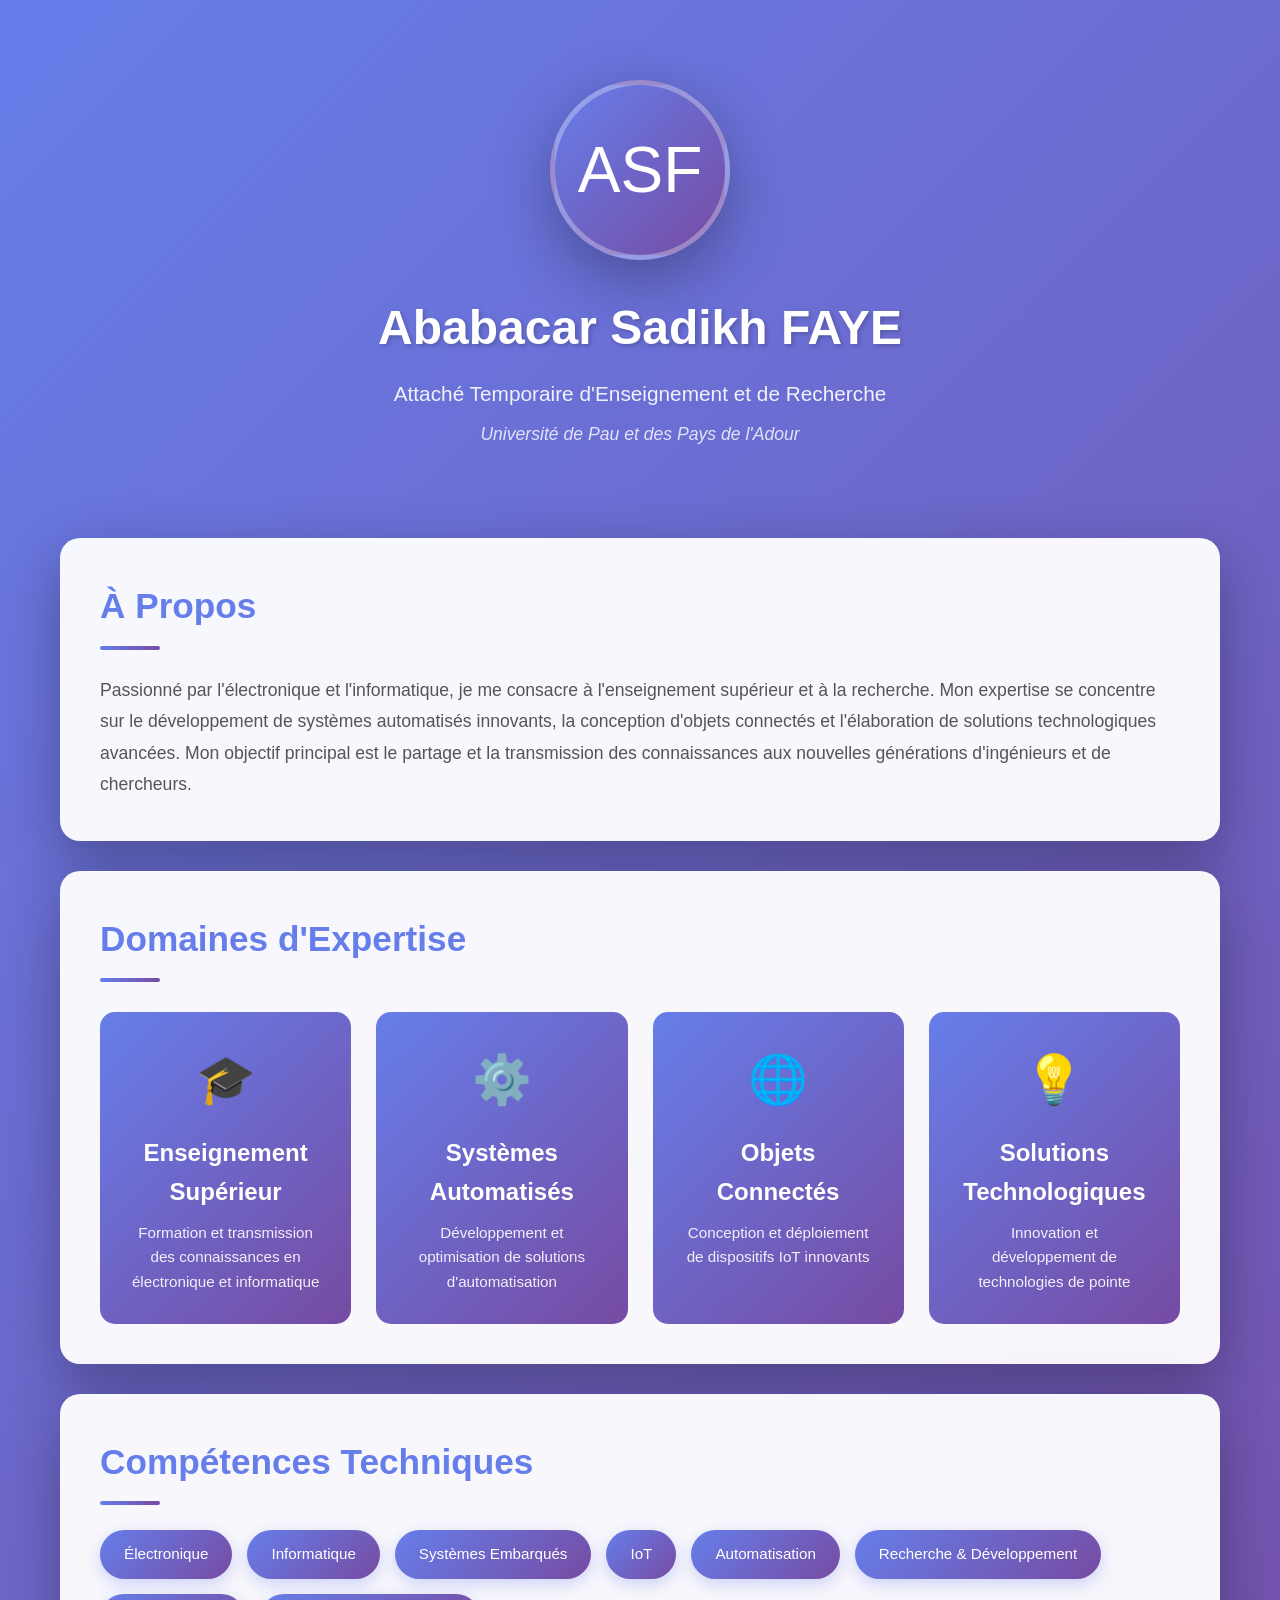
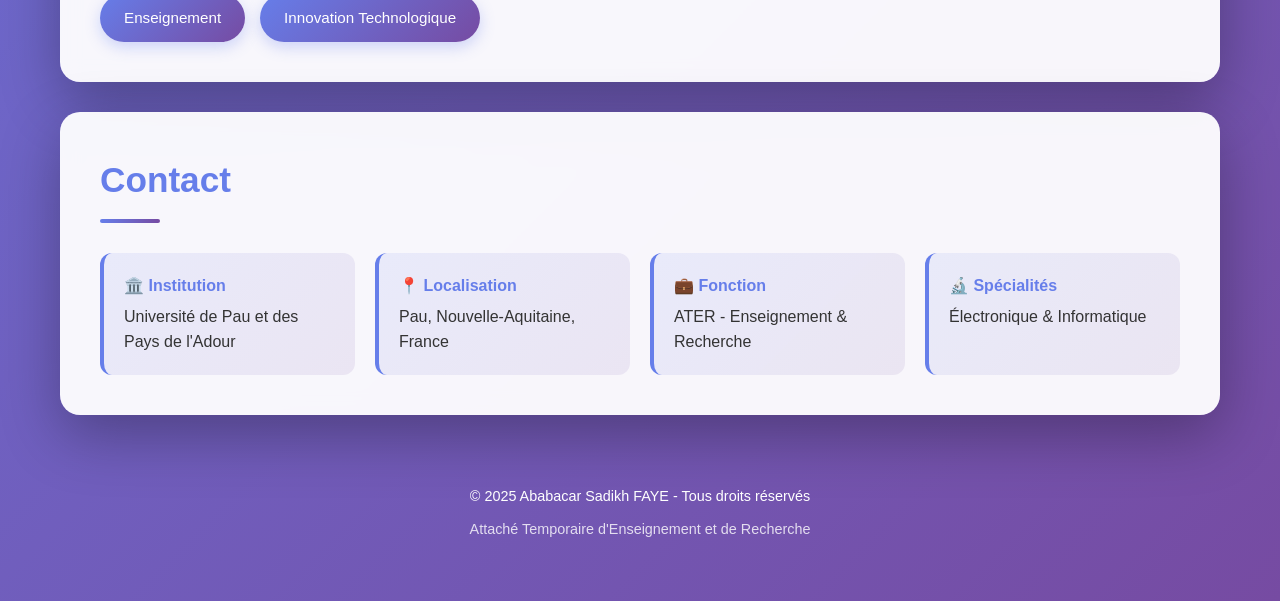
==== index.html @ 1f5a4473 "Create portfolio HTML structure This HTML file serves as a portfolio for Ababacar Sadikh FAYE, featu" ====
<!DOCTYPE html>
<html lang="fr">
<head>
    <meta charset="UTF-8">
    <meta name="viewport" content="width=device-width, initial-scale=1.0">
    <title>Ababacar Sadikh FAYE - Portfolio</title>
    <style>
        * {
            margin: 0;
            padding: 0;
            box-sizing: border-box;
        }

        body {
            font-family: 'Segoe UI', Tahoma, Geneva, Verdana, sans-serif;
            background: linear-gradient(135deg, #667eea 0%, #764ba2 100%);
            color: #333;
            line-height: 1.6;
            overflow-x: hidden;
        }

        .container {
            max-width: 1200px;
            margin: 0 auto;
            padding: 20px;
        }

        header {
            text-align: center;
            padding: 60px 20px;
            animation: fadeInDown 1s ease-out;
        }

        .profile-image {
            width: 180px;
            height: 180px;
            border-radius: 50%;
            background: linear-gradient(135deg, #667eea 0%, #764ba2 100%);
            border: 5px solid rgba(255, 255, 255, 0.3);
            margin: 0 auto 30px;
            display: flex;
            align-items: center;
            justify-content: center;
            font-size: 64px;
            color: white;
            box-shadow: 0 20px 60px rgba(0, 0, 0, 0.3);
            animation: float 3s ease-in-out infinite;
        }

        h1 {
            color: white;
            font-size: 3em;
            margin-bottom: 10px;
            text-shadow: 2px 2px 4px rgba(0, 0, 0, 0.2);
        }

        .subtitle {
            color: rgba(255, 255, 255, 0.9);
            font-size: 1.3em;
            margin-bottom: 10px;
        }

        .university {
            color: rgba(255, 255, 255, 0.8);
            font-size: 1.1em;
            font-style: italic;
        }

        .card {
            background: rgba(255, 255, 255, 0.95);
            border-radius: 20px;
            padding: 40px;
            margin: 30px 0;
            box-shadow: 0 20px 60px rgba(0, 0, 0, 0.3);
            backdrop-filter: blur(10px);
            transition: transform 0.3s ease, box-shadow 0.3s ease;
            animation: fadeInUp 1s ease-out;
        }

        .card:hover {
            transform: translateY(-10px);
            box-shadow: 0 30px 80px rgba(0, 0, 0, 0.4);
        }

        h2 {
            color: #667eea;
            font-size: 2.2em;
            margin-bottom: 25px;
            position: relative;
            padding-bottom: 15px;
        }

        h2:after {
            content: '';
            position: absolute;
            bottom: 0;
            left: 0;
            width: 60px;
            height: 4px;
            background: linear-gradient(90deg, #667eea, #764ba2);
            border-radius: 2px;
        }

        .expertise-grid {
            display: grid;
            grid-template-columns: repeat(auto-fit, minmax(250px, 1fr));
            gap: 25px;
            margin-top: 30px;
        }

        .expertise-item {
            background: linear-gradient(135deg, #667eea 0%, #764ba2 100%);
            color: white;
            padding: 30px;
            border-radius: 15px;
            text-align: center;
            transition: transform 0.3s ease, box-shadow 0.3s ease;
            cursor: pointer;
        }

        .expertise-item:hover {
            transform: scale(1.05);
            box-shadow: 0 15px 40px rgba(102, 126, 234, 0.4);
        }

        .expertise-item h3 {
            font-size: 1.5em;
            margin-bottom: 10px;
        }

        .expertise-item p {
            font-size: 0.95em;
            opacity: 0.9;
        }

        .icon {
            font-size: 3em;
            margin-bottom: 15px;
        }

        .skills-list {
            display: flex;
            flex-wrap: wrap;
            gap: 15px;
            margin-top: 25px;
        }

        .skill-tag {
            background: linear-gradient(135deg, #667eea 0%, #764ba2 100%);
            color: white;
            padding: 12px 24px;
            border-radius: 25px;
            font-size: 0.95em;
            transition: transform 0.3s ease;
            box-shadow: 0 5px 15px rgba(102, 126, 234, 0.3);
        }

        .skill-tag:hover {
            transform: translateY(-5px);
            box-shadow: 0 10px 25px rgba(102, 126, 234, 0.5);
        }

        .contact-info {
            display: grid;
            grid-template-columns: repeat(auto-fit, minmax(200px, 1fr));
            gap: 20px;
            margin-top: 30px;
        }

        .contact-item {
            background: linear-gradient(135deg, rgba(102, 126, 234, 0.1) 0%, rgba(118, 75, 162, 0.1) 100%);
            padding: 20px;
            border-radius: 12px;
            border-left: 4px solid #667eea;
            transition: all 0.3s ease;
        }

        .contact-item:hover {
            background: linear-gradient(135deg, rgba(102, 126, 234, 0.2) 0%, rgba(118, 75, 162, 0.2) 100%);
            transform: translateX(10px);
        }

        .contact-item strong {
            color: #667eea;
            display: block;
            margin-bottom: 5px;
        }

        footer {
            text-align: center;
            padding: 40px 20px;
            color: white;
            font-size: 0.9em;
        }

        @keyframes fadeInDown {
            from {
                opacity: 0;
                transform: translateY(-50px);
            }
            to {
                opacity: 1;
                transform: translateY(0);
            }
        }

        @keyframes fadeInUp {
            from {
                opacity: 0;
                transform: translateY(50px);
            }
            to {
                opacity: 1;
                transform: translateY(0);
            }
        }

        @keyframes float {
            0%, 100% {
                transform: translateY(0);
            }
            50% {
                transform: translateY(-20px);
            }
        }

        @media (max-width: 768px) {
            h1 {
                font-size: 2em;
            }
            
            .subtitle {
                font-size: 1.1em;
            }

            .card {
                padding: 25px;
            }

            .expertise-grid {
                grid-template-columns: 1fr;
            }
        }
    </style>
</head>
<body>
    <div class="container">
        <header>
            <div class="profile-image">ASF</div>
            <h1>Ababacar Sadikh FAYE</h1>
            <p class="subtitle">Attaché Temporaire d'Enseignement et de Recherche</p>
            <p class="university">Université de Pau et des Pays de l'Adour</p>
        </header>

        <div class="card">
            <h2>À Propos</h2>
            <p style="font-size: 1.1em; color: #555; line-height: 1.8;">
                Passionné par l'électronique et l'informatique, je me consacre à l'enseignement supérieur et à la recherche. 
                Mon expertise se concentre sur le développement de systèmes automatisés innovants, la conception d'objets 
                connectés et l'élaboration de solutions technologiques avancées. Mon objectif principal est le partage et 
                la transmission des connaissances aux nouvelles générations d'ingénieurs et de chercheurs.
            </p>
        </div>

        <div class="card">
            <h2>Domaines d'Expertise</h2>
            <div class="expertise-grid">
                <div class="expertise-item">
                    <div class="icon">🎓</div>
                    <h3>Enseignement Supérieur</h3>
                    <p>Formation et transmission des connaissances en électronique et informatique</p>
                </div>
                <div class="expertise-item">
                    <div class="icon">⚙️</div>
                    <h3>Systèmes Automatisés</h3>
                    <p>Développement et optimisation de solutions d'automatisation</p>
                </div>
                <div class="expertise-item">
                    <div class="icon">🌐</div>
                    <h3>Objets Connectés</h3>
                    <p>Conception et déploiement de dispositifs IoT innovants</p>
                </div>
                <div class="expertise-item">
                    <div class="icon">💡</div>
                    <h3>Solutions Technologiques</h3>
                    <p>Innovation et développement de technologies de pointe</p>
                </div>
            </div>
        </div>

        <div class="card">
            <h2>Compétences Techniques</h2>
            <div class="skills-list">
                <span class="skill-tag">Électronique</span>
                <span class="skill-tag">Informatique</span>
                <span class="skill-tag">Systèmes Embarqués</span>
                <span class="skill-tag">IoT</span>
                <span class="skill-tag">Automatisation</span>
                <span class="skill-tag">Recherche & Développement</span>
                <span class="skill-tag">Enseignement</span>
                <span class="skill-tag">Innovation Technologique</span>
            </div>
        </div>

        <div class="card">
            <h2>Contact</h2>
            <div class="contact-info">
                <div class="contact-item">
                    <strong>🏛️ Institution</strong>
                    Université de Pau et des Pays de l'Adour
                </div>
                <div class="contact-item">
                    <strong>📍 Localisation</strong>
                    Pau, Nouvelle-Aquitaine, France
                </div>
                <div class="contact-item">
                    <strong>💼 Fonction</strong>
                    ATER - Enseignement & Recherche
                </div>
                <div class="contact-item">
                    <strong>🔬 Spécialités</strong>
                    Électronique & Informatique
                </div>
            </div>
        </div>

        <footer>
            <p>&copy; 2025 Ababacar Sadikh FAYE - Tous droits réservés</p>
            <p style="margin-top: 10px; opacity: 0.8;">Attaché Temporaire d'Enseignement et de Recherche</p>
        </footer>
    </div>
</body>
</html>
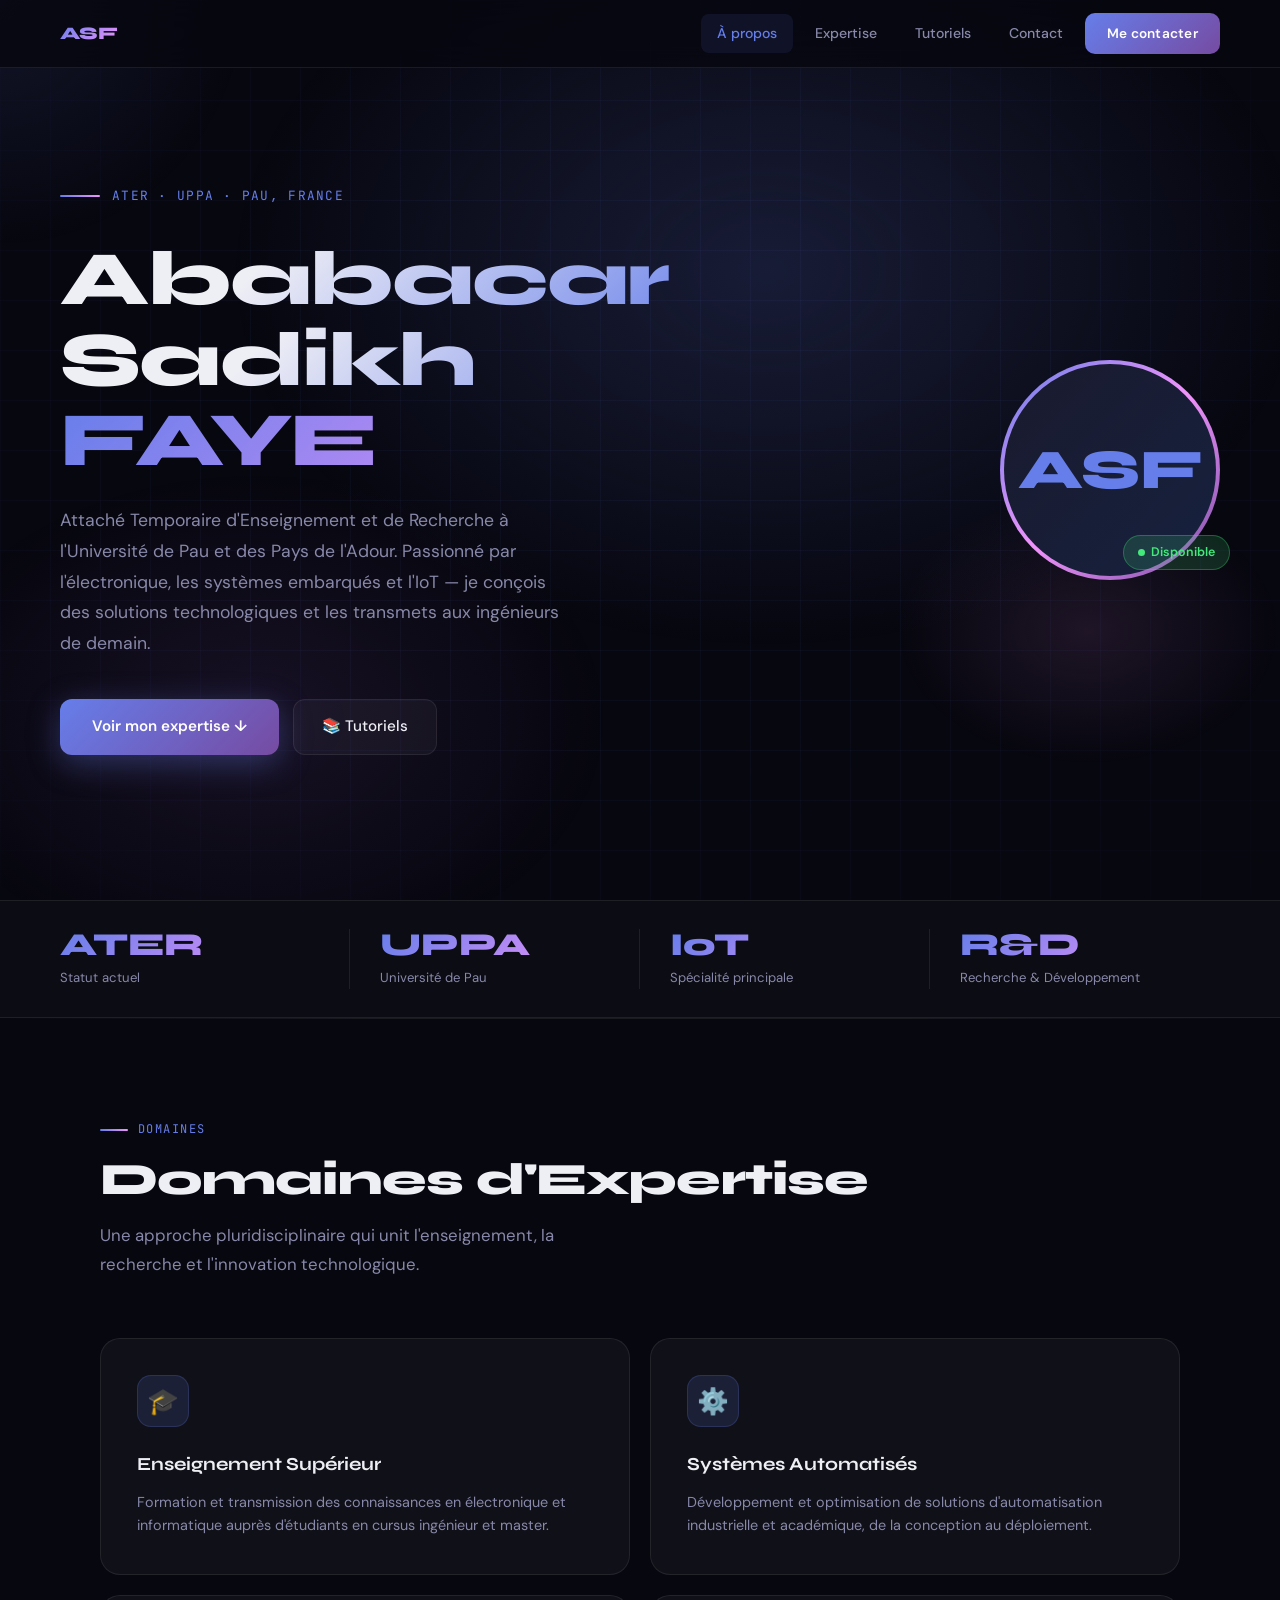
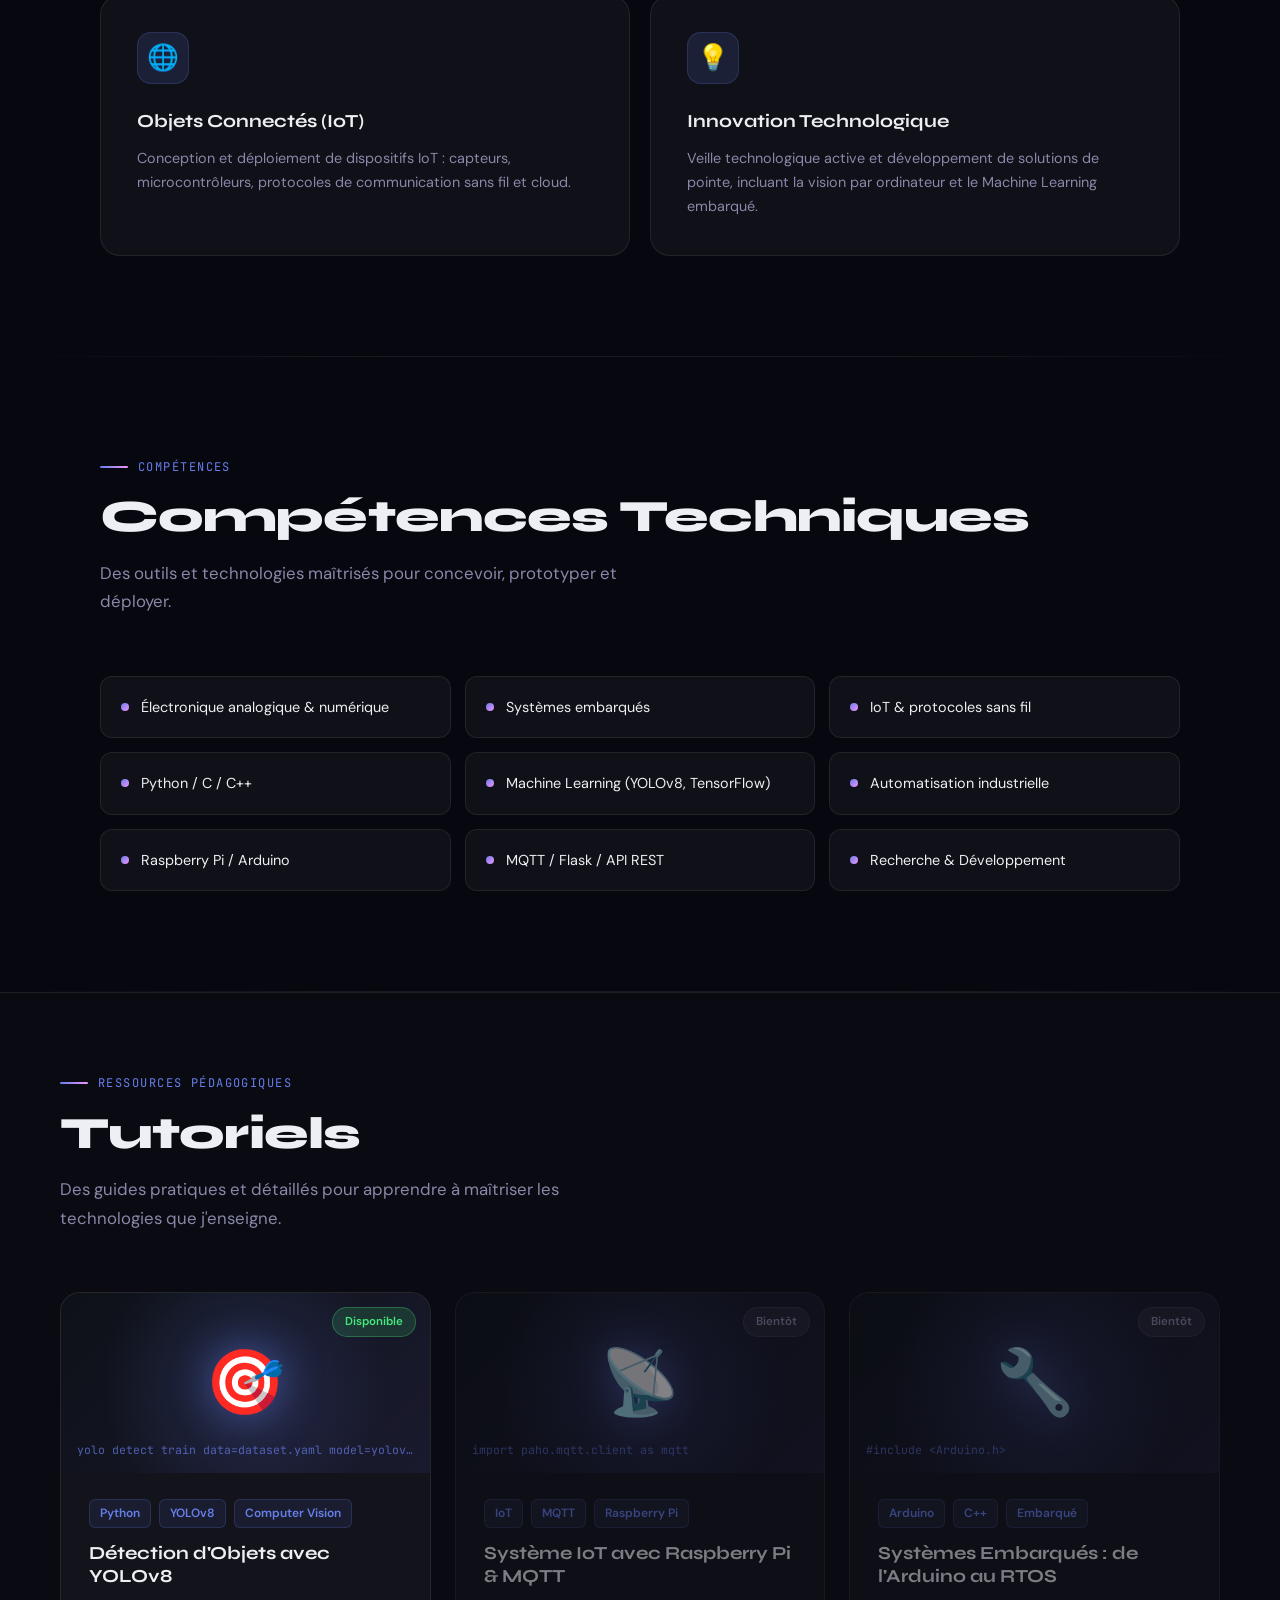
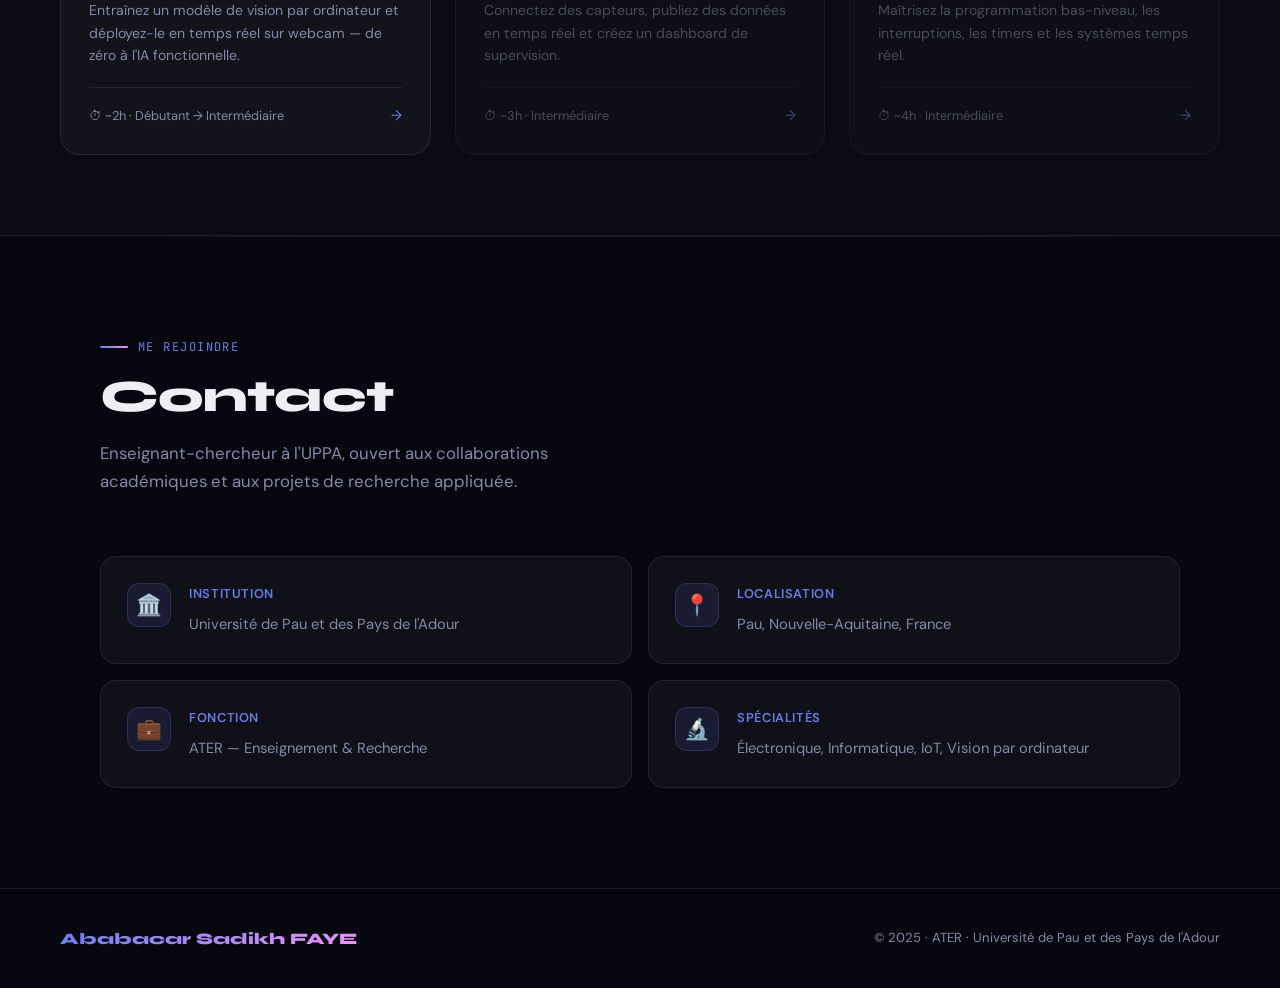
==== commit 9457e3ff: "Update index.html" ====
--- a/index.html
+++ b/index.html
@@ -3,331 +3,1071 @@
 <head>
     <meta charset="UTF-8">
     <meta name="viewport" content="width=device-width, initial-scale=1.0">
-    <title>Ababacar Sadikh FAYE - Portfolio</title>
+    <title>Ababacar Sadikh FAYE — Portfolio</title>
+    <link href="https://fonts.googleapis.com/css2?family=Syne:wght@400;500;600;700;800&family=DM+Sans:wght@300;400;500&family=JetBrains+Mono:wght@400;500&display=swap" rel="stylesheet">
     <style>
-        * {
-            margin: 0;
-            padding: 0;
-            box-sizing: border-box;
-        }
+        :root {
+            --primary: #667eea;
+            --secondary: #764ba2;
+            --accent: #f093fb;
+            --glow: rgba(102,126,234,0.3);
+            --dark: #0c0c18;
+            --darker: #07070f;
+            --card-bg: rgba(255,255,255,0.04);
+            --card-border: rgba(255,255,255,0.08);
+            --text: #eeeef5;
+            --text-muted: #8888aa;
+            --success: #43e97b;
+            --code-bg: #0d1117;
+        }
+
+        * { margin: 0; padding: 0; box-sizing: border-box; }
+
+        html { scroll-behavior: smooth; }
 
         body {
-            font-family: 'Segoe UI', Tahoma, Geneva, Verdana, sans-serif;
-            background: linear-gradient(135deg, #667eea 0%, #764ba2 100%);
-            color: #333;
-            line-height: 1.6;
+            font-family: 'DM Sans', sans-serif;
+            background: var(--darker);
+            color: var(--text);
+            line-height: 1.7;
             overflow-x: hidden;
         }
 
-        .container {
+        /* ── CURSOR GLOW ── */
+        .cursor-glow {
+            pointer-events: none;
+            position: fixed;
+            width: 500px;
+            height: 500px;
+            border-radius: 50%;
+            background: radial-gradient(circle, rgba(102,126,234,0.12) 0%, transparent 70%);
+            transform: translate(-50%, -50%);
+            z-index: 0;
+            transition: left 0.4s ease, top 0.4s ease;
+        }
+
+        /* ── NAV ── */
+        nav {
+            position: fixed;
+            top: 0;
+            left: 0;
+            right: 0;
+            z-index: 200;
+            background: rgba(7, 7, 15, 0.8);
+            backdrop-filter: blur(24px);
+            border-bottom: 1px solid var(--card-border);
+            padding: 0 60px;
+            display: flex;
+            align-items: center;
+            justify-content: space-between;
+            height: 68px;
+        }
+
+        .nav-logo {
+            font-family: 'Syne', sans-serif;
+            font-weight: 800;
+            font-size: 1.1em;
+            letter-spacing: -0.01em;
+            background: linear-gradient(135deg, var(--primary), var(--accent));
+            -webkit-background-clip: text;
+            -webkit-text-fill-color: transparent;
+            background-clip: text;
+            text-decoration: none;
+        }
+
+        .nav-links {
+            display: flex;
+            align-items: center;
+            gap: 6px;
+        }
+
+        .nav-link {
+            color: var(--text-muted);
+            text-decoration: none;
+            font-size: 0.88em;
+            font-weight: 500;
+            padding: 8px 16px;
+            border-radius: 8px;
+            transition: all 0.2s;
+        }
+
+        .nav-link:hover {
+            color: var(--text);
+            background: rgba(255,255,255,0.05);
+        }
+
+        .nav-link.active {
+            color: var(--primary);
+            background: rgba(102,126,234,0.1);
+        }
+
+        .nav-cta {
+            background: linear-gradient(135deg, var(--primary), var(--secondary));
+            color: white !important;
+            padding: 9px 22px !important;
+            border-radius: 10px;
+            font-weight: 600;
+            font-size: 0.85em;
+            letter-spacing: 0.02em;
+            transition: opacity 0.2s, transform 0.2s !important;
+        }
+        .nav-cta:hover { opacity: 0.85; transform: translateY(-1px) !important; background: unset; }
+
+        /* ── HERO ── */
+        .hero {
+            min-height: 100vh;
+            display: flex;
+            align-items: center;
+            padding: 120px 60px 80px;
+            position: relative;
+            overflow: hidden;
+        }
+
+        .hero-bg {
+            position: absolute;
+            inset: 0;
+            background:
+                radial-gradient(ellipse 70% 70% at 60% 30%, rgba(102,126,234,0.18) 0%, transparent 60%),
+                radial-gradient(ellipse 50% 50% at 20% 80%, rgba(118,75,162,0.15) 0%, transparent 55%),
+                radial-gradient(ellipse 30% 30% at 85% 70%, rgba(240,147,251,0.1) 0%, transparent 50%);
+        }
+
+        .hero-grid {
+            position: absolute;
+            inset: 0;
+            background-image:
+                linear-gradient(rgba(102,126,234,0.05) 1px, transparent 1px),
+                linear-gradient(90deg, rgba(102,126,234,0.05) 1px, transparent 1px);
+            background-size: 50px 50px;
+            mask-image: radial-gradient(ellipse 80% 80% at 50% 50%, black 40%, transparent 100%);
+        }
+
+        .hero-content {
+            position: relative;
+            z-index: 1;
             max-width: 1200px;
             margin: 0 auto;
-            padding: 20px;
-        }
-
-        header {
-            text-align: center;
-            padding: 60px 20px;
-            animation: fadeInDown 1s ease-out;
-        }
-
-        .profile-image {
-            width: 180px;
-            height: 180px;
+            width: 100%;
+            display: grid;
+            grid-template-columns: 1fr auto;
+            gap: 80px;
+            align-items: center;
+        }
+
+        .hero-left { max-width: 680px; }
+
+        .hero-eyebrow {
+            display: flex;
+            align-items: center;
+            gap: 12px;
+            margin-bottom: 32px;
+        }
+
+        .eyebrow-line {
+            height: 2px;
+            width: 40px;
+            background: linear-gradient(90deg, var(--primary), var(--accent));
+            border-radius: 1px;
+        }
+
+        .eyebrow-text {
+            font-family: 'JetBrains Mono', monospace;
+            font-size: 0.8em;
+            color: var(--primary);
+            letter-spacing: 0.1em;
+            text-transform: uppercase;
+        }
+
+        .hero h1 {
+            font-family: 'Syne', sans-serif;
+            font-size: clamp(2.8em, 6vw, 5em);
+            font-weight: 800;
+            line-height: 1.05;
+            letter-spacing: -0.02em;
+            margin-bottom: 24px;
+        }
+
+        .hero h1 .name-line {
+            display: block;
+            background: linear-gradient(135deg, var(--text) 30%, var(--primary) 100%);
+            -webkit-background-clip: text;
+            -webkit-text-fill-color: transparent;
+            background-clip: text;
+        }
+
+        .hero h1 .accent-line {
+            display: block;
+            background: linear-gradient(135deg, var(--primary), var(--accent));
+            -webkit-background-clip: text;
+            -webkit-text-fill-color: transparent;
+            background-clip: text;
+        }
+
+        .hero-desc {
+            color: var(--text-muted);
+            font-size: 1.1em;
+            line-height: 1.75;
+            margin-bottom: 40px;
+            max-width: 520px;
+        }
+
+        .hero-btns {
+            display: flex;
+            gap: 14px;
+            flex-wrap: wrap;
+        }
+
+        .btn-primary {
+            display: inline-flex;
+            align-items: center;
+            gap: 8px;
+            background: linear-gradient(135deg, var(--primary), var(--secondary));
+            color: white;
+            padding: 14px 32px;
+            border-radius: 12px;
+            text-decoration: none;
+            font-weight: 600;
+            font-size: 0.95em;
+            transition: all 0.25s;
+            box-shadow: 0 8px 32px rgba(102,126,234,0.35);
+        }
+
+        .btn-primary:hover {
+            transform: translateY(-2px);
+            box-shadow: 0 14px 40px rgba(102,126,234,0.5);
+        }
+
+        .btn-secondary {
+            display: inline-flex;
+            align-items: center;
+            gap: 8px;
+            background: var(--card-bg);
+            border: 1px solid var(--card-border);
+            color: var(--text);
+            padding: 14px 28px;
+            border-radius: 12px;
+            text-decoration: none;
+            font-weight: 500;
+            font-size: 0.95em;
+            transition: all 0.25s;
+        }
+
+        .btn-secondary:hover {
+            border-color: rgba(102,126,234,0.4);
+            background: rgba(102,126,234,0.08);
+        }
+
+        /* ── AVATAR ── */
+        .hero-avatar {
+            position: relative;
+            flex-shrink: 0;
+        }
+
+        .avatar-ring {
+            width: 220px;
+            height: 220px;
             border-radius: 50%;
-            background: linear-gradient(135deg, #667eea 0%, #764ba2 100%);
-            border: 5px solid rgba(255, 255, 255, 0.3);
-            margin: 0 auto 30px;
+            padding: 4px;
+            background: linear-gradient(135deg, var(--primary), var(--accent), var(--secondary));
+            animation: spin-slow 8s linear infinite;
+        }
+
+        @keyframes spin-slow {
+            from { transform: rotate(0deg); }
+            to { transform: rotate(360deg); }
+        }
+
+        .avatar-inner {
+            width: 100%;
+            height: 100%;
+            border-radius: 50%;
+            background: var(--dark);
             display: flex;
             align-items: center;
             justify-content: center;
-            font-size: 64px;
-            color: white;
-            box-shadow: 0 20px 60px rgba(0, 0, 0, 0.3);
-            animation: float 3s ease-in-out infinite;
-        }
-
-        h1 {
-            color: white;
-            font-size: 3em;
-            margin-bottom: 10px;
-            text-shadow: 2px 2px 4px rgba(0, 0, 0, 0.2);
-        }
-
-        .subtitle {
-            color: rgba(255, 255, 255, 0.9);
-            font-size: 1.3em;
-            margin-bottom: 10px;
-        }
-
-        .university {
-            color: rgba(255, 255, 255, 0.8);
-            font-size: 1.1em;
-            font-style: italic;
-        }
-
-        .card {
-            background: rgba(255, 255, 255, 0.95);
+            font-family: 'Syne', sans-serif;
+            font-size: 3.5em;
+            font-weight: 800;
+            background: linear-gradient(135deg, #1a1a2e, #16213e);
+            color: var(--primary);
+            animation: spin-slow 8s linear infinite reverse;
+        }
+
+        .avatar-badge {
+            position: absolute;
+            bottom: 10px;
+            right: -10px;
+            background: rgba(67,233,123,0.15);
+            border: 1px solid rgba(67,233,123,0.3);
+            color: var(--success);
+            padding: 6px 14px;
             border-radius: 20px;
-            padding: 40px;
-            margin: 30px 0;
-            box-shadow: 0 20px 60px rgba(0, 0, 0, 0.3);
-            backdrop-filter: blur(10px);
-            transition: transform 0.3s ease, box-shadow 0.3s ease;
-            animation: fadeInUp 1s ease-out;
-        }
-
-        .card:hover {
-            transform: translateY(-10px);
-            box-shadow: 0 30px 80px rgba(0, 0, 0, 0.4);
-        }
-
-        h2 {
-            color: #667eea;
-            font-size: 2.2em;
-            margin-bottom: 25px;
+            font-size: 0.78em;
+            font-weight: 600;
+            display: flex;
+            align-items: center;
+            gap: 6px;
+        }
+
+        .dot-green {
+            width: 7px;
+            height: 7px;
+            background: var(--success);
+            border-radius: 50%;
+            animation: pulse 2s infinite;
+        }
+
+        @keyframes pulse {
+            0%,100% { opacity:1; transform:scale(1); }
+            50% { opacity:0.5; transform:scale(1.4); }
+        }
+
+        /* ── STATS ── */
+        .stats-bar {
+            border-top: 1px solid var(--card-border);
+            border-bottom: 1px solid var(--card-border);
+            background: rgba(255,255,255,0.02);
+            padding: 28px 60px;
+        }
+
+        .stats-inner {
+            max-width: 1200px;
+            margin: 0 auto;
+            display: grid;
+            grid-template-columns: repeat(4, 1fr);
+            gap: 0;
+        }
+
+        .stat {
+            padding: 0 30px;
+            border-right: 1px solid var(--card-border);
+        }
+
+        .stat:last-child { border-right: none; }
+        .stat:first-child { padding-left: 0; }
+
+        .stat-num {
+            font-family: 'Syne', sans-serif;
+            font-size: 2em;
+            font-weight: 800;
+            background: linear-gradient(135deg, var(--primary), var(--accent));
+            -webkit-background-clip: text;
+            -webkit-text-fill-color: transparent;
+            background-clip: text;
+            line-height: 1;
+            margin-bottom: 6px;
+        }
+
+        .stat-label {
+            font-size: 0.82em;
+            color: var(--text-muted);
+        }
+
+        /* ── SECTIONS ── */
+        .section {
+            padding: 100px 60px;
+            max-width: 1200px;
+            margin: 0 auto;
+        }
+
+        .section-tag {
+            font-family: 'JetBrains Mono', monospace;
+            font-size: 0.75em;
+            color: var(--primary);
+            letter-spacing: 0.12em;
+            text-transform: uppercase;
+            margin-bottom: 14px;
+            display: flex;
+            align-items: center;
+            gap: 10px;
+        }
+
+        .section-tag::before {
+            content: '';
+            display: block;
+            width: 28px;
+            height: 2px;
+            background: linear-gradient(90deg, var(--primary), var(--accent));
+            border-radius: 1px;
+        }
+
+        .section-title {
+            font-family: 'Syne', sans-serif;
+            font-size: clamp(1.8em, 3.5vw, 2.8em);
+            font-weight: 800;
+            letter-spacing: -0.02em;
+            margin-bottom: 16px;
+            line-height: 1.15;
+        }
+
+        .section-subtitle {
+            color: var(--text-muted);
+            font-size: 1.05em;
+            max-width: 520px;
+            margin-bottom: 60px;
+        }
+
+        /* ── EXPERTISE CARDS ── */
+        .expertise-grid {
+            display: grid;
+            grid-template-columns: repeat(2, 1fr);
+            gap: 20px;
+        }
+
+        .exp-card {
+            background: var(--card-bg);
+            border: 1px solid var(--card-border);
+            border-radius: 20px;
+            padding: 36px;
+            transition: all 0.3s ease;
             position: relative;
-            padding-bottom: 15px;
-        }
-
-        h2:after {
+            overflow: hidden;
+            cursor: default;
+        }
+
+        .exp-card::before {
             content: '';
             position: absolute;
-            bottom: 0;
+            top: 0;
             left: 0;
-            width: 60px;
-            height: 4px;
-            background: linear-gradient(90deg, #667eea, #764ba2);
-            border-radius: 2px;
-        }
-
-        .expertise-grid {
+            right: 0;
+            height: 3px;
+            background: linear-gradient(90deg, var(--primary), var(--accent));
+            opacity: 0;
+            transition: opacity 0.3s;
+        }
+
+        .exp-card:hover {
+            border-color: rgba(102,126,234,0.3);
+            background: rgba(102,126,234,0.06);
+            transform: translateY(-4px);
+            box-shadow: 0 20px 60px rgba(0,0,0,0.3);
+        }
+
+        .exp-card:hover::before { opacity: 1; }
+
+        .exp-icon {
+            width: 52px;
+            height: 52px;
+            border-radius: 14px;
+            background: rgba(102,126,234,0.15);
+            border: 1px solid rgba(102,126,234,0.2);
+            display: flex;
+            align-items: center;
+            justify-content: center;
+            font-size: 1.6em;
+            margin-bottom: 22px;
+        }
+
+        .exp-card h3 {
+            font-family: 'Syne', sans-serif;
+            font-size: 1.15em;
+            font-weight: 700;
+            margin-bottom: 10px;
+        }
+
+        .exp-card p {
+            color: var(--text-muted);
+            font-size: 0.9em;
+            line-height: 1.65;
+        }
+
+        /* ── SKILLS ── */
+        .skills-container {
             display: grid;
-            grid-template-columns: repeat(auto-fit, minmax(250px, 1fr));
-            gap: 25px;
-            margin-top: 30px;
-        }
-
-        .expertise-item {
-            background: linear-gradient(135deg, #667eea 0%, #764ba2 100%);
-            color: white;
-            padding: 30px;
-            border-radius: 15px;
-            text-align: center;
-            transition: transform 0.3s ease, box-shadow 0.3s ease;
-            cursor: pointer;
-        }
-
-        .expertise-item:hover {
-            transform: scale(1.05);
-            box-shadow: 0 15px 40px rgba(102, 126, 234, 0.4);
-        }
-
-        .expertise-item h3 {
-            font-size: 1.5em;
+            grid-template-columns: repeat(3, 1fr);
+            gap: 14px;
+        }
+
+        .skill-item {
+            background: var(--card-bg);
+            border: 1px solid var(--card-border);
+            border-radius: 12px;
+            padding: 18px 20px;
+            display: flex;
+            align-items: center;
+            gap: 12px;
+            font-size: 0.9em;
+            transition: all 0.25s;
+            cursor: default;
+        }
+
+        .skill-item:hover {
+            border-color: rgba(102,126,234,0.35);
+            background: rgba(102,126,234,0.07);
+            transform: translateX(4px);
+        }
+
+        .skill-dot {
+            width: 8px;
+            height: 8px;
+            border-radius: 50%;
+            background: linear-gradient(135deg, var(--primary), var(--accent));
+            flex-shrink: 0;
+        }
+
+        /* ── TUTORIAL SECTION ── */
+        .tuto-section {
+            padding: 80px 60px;
+            background: rgba(255,255,255,0.015);
+            border-top: 1px solid var(--card-border);
+            border-bottom: 1px solid var(--card-border);
+        }
+
+        .tuto-inner {
+            max-width: 1200px;
+            margin: 0 auto;
+        }
+
+        .tuto-grid {
+            display: grid;
+            grid-template-columns: repeat(auto-fit, minmax(340px, 1fr));
+            gap: 24px;
+            margin-top: 50px;
+        }
+
+        .tuto-card {
+            background: var(--card-bg);
+            border: 1px solid var(--card-border);
+            border-radius: 20px;
+            overflow: hidden;
+            text-decoration: none;
+            color: inherit;
+            display: block;
+            transition: all 0.3s;
+            position: relative;
+        }
+
+        .tuto-card:hover {
+            border-color: rgba(102,126,234,0.4);
+            transform: translateY(-6px);
+            box-shadow: 0 24px 70px rgba(0,0,0,0.4);
+        }
+
+        .tuto-thumb {
+            height: 180px;
+            background: linear-gradient(135deg, #0d1117 0%, #1a1a2e 100%);
+            display: flex;
+            align-items: center;
+            justify-content: center;
+            position: relative;
+            overflow: hidden;
+        }
+
+        .tuto-thumb::before {
+            content: '';
+            position: absolute;
+            inset: 0;
+            background: radial-gradient(circle at 50% 50%, rgba(102,126,234,0.2) 0%, transparent 70%);
+        }
+
+        .tuto-thumb-icon {
+            font-size: 4em;
+            position: relative;
+            z-index: 1;
+            filter: drop-shadow(0 0 20px rgba(102,126,234,0.5));
+        }
+
+        .tuto-thumb-code {
+            position: absolute;
+            bottom: 14px;
+            left: 16px;
+            right: 16px;
+            font-family: 'JetBrains Mono', monospace;
+            font-size: 0.72em;
+            color: rgba(102,126,234,0.7);
+            white-space: nowrap;
+            overflow: hidden;
+            text-overflow: ellipsis;
+        }
+
+        .tuto-badge {
+            position: absolute;
+            top: 14px;
+            right: 14px;
+            background: rgba(67,233,123,0.15);
+            border: 1px solid rgba(67,233,123,0.3);
+            color: var(--success);
+            padding: 4px 12px;
+            border-radius: 20px;
+            font-size: 0.72em;
+            font-weight: 600;
+        }
+
+        .tuto-body {
+            padding: 26px 28px;
+        }
+
+        .tuto-tags {
+            display: flex;
+            gap: 8px;
+            flex-wrap: wrap;
+            margin-bottom: 14px;
+        }
+
+        .tuto-tag {
+            background: rgba(102,126,234,0.1);
+            border: 1px solid rgba(102,126,234,0.2);
+            color: var(--primary);
+            padding: 3px 10px;
+            border-radius: 6px;
+            font-size: 0.75em;
+            font-weight: 600;
+        }
+
+        .tuto-body h3 {
+            font-family: 'Syne', sans-serif;
+            font-size: 1.15em;
+            font-weight: 700;
             margin-bottom: 10px;
-        }
-
-        .expertise-item p {
-            font-size: 0.95em;
-            opacity: 0.9;
-        }
-
-        .icon {
-            font-size: 3em;
-            margin-bottom: 15px;
-        }
-
-        .skills-list {
-            display: flex;
-            flex-wrap: wrap;
-            gap: 15px;
-            margin-top: 25px;
-        }
-
-        .skill-tag {
-            background: linear-gradient(135deg, #667eea 0%, #764ba2 100%);
-            color: white;
-            padding: 12px 24px;
-            border-radius: 25px;
-            font-size: 0.95em;
-            transition: transform 0.3s ease;
-            box-shadow: 0 5px 15px rgba(102, 126, 234, 0.3);
-        }
-
-        .skill-tag:hover {
-            transform: translateY(-5px);
-            box-shadow: 0 10px 25px rgba(102, 126, 234, 0.5);
-        }
-
-        .contact-info {
+            line-height: 1.3;
+        }
+
+        .tuto-body p {
+            color: var(--text-muted);
+            font-size: 0.88em;
+            line-height: 1.6;
+            margin-bottom: 20px;
+        }
+
+        .tuto-footer {
+            display: flex;
+            align-items: center;
+            justify-content: space-between;
+            border-top: 1px solid var(--card-border);
+            padding-top: 16px;
+            font-size: 0.8em;
+            color: var(--text-muted);
+        }
+
+        .tuto-arrow {
+            color: var(--primary);
+            font-size: 1.1em;
+            transition: transform 0.2s;
+        }
+
+        .tuto-card:hover .tuto-arrow { transform: translateX(4px); }
+
+        .tuto-coming {
+            opacity: 0.5;
+            pointer-events: none;
+        }
+
+        .coming-badge {
+            position: absolute;
+            top: 14px;
+            right: 14px;
+            background: rgba(255,255,255,0.06);
+            border: 1px solid var(--card-border);
+            color: var(--text-muted);
+            padding: 4px 12px;
+            border-radius: 20px;
+            font-size: 0.72em;
+            font-weight: 600;
+        }
+
+        /* ── CONTACT ── */
+        .contact-section {
+            padding: 100px 60px;
+            max-width: 1200px;
+            margin: 0 auto;
+        }
+
+        .contact-grid {
             display: grid;
-            grid-template-columns: repeat(auto-fit, minmax(200px, 1fr));
-            gap: 20px;
-            margin-top: 30px;
-        }
-
-        .contact-item {
-            background: linear-gradient(135deg, rgba(102, 126, 234, 0.1) 0%, rgba(118, 75, 162, 0.1) 100%);
-            padding: 20px;
+            grid-template-columns: repeat(2, 1fr);
+            gap: 16px;
+            margin-top: 50px;
+        }
+
+        .contact-card {
+            background: var(--card-bg);
+            border: 1px solid var(--card-border);
+            border-radius: 16px;
+            padding: 26px;
+            display: flex;
+            align-items: flex-start;
+            gap: 18px;
+            transition: all 0.25s;
+        }
+
+        .contact-card:hover {
+            border-color: rgba(102,126,234,0.3);
+            background: rgba(102,126,234,0.05);
+        }
+
+        .contact-ico {
+            width: 44px;
+            height: 44px;
             border-radius: 12px;
-            border-left: 4px solid #667eea;
-            transition: all 0.3s ease;
-        }
-
-        .contact-item:hover {
-            background: linear-gradient(135deg, rgba(102, 126, 234, 0.2) 0%, rgba(118, 75, 162, 0.2) 100%);
-            transform: translateX(10px);
-        }
-
-        .contact-item strong {
-            color: #667eea;
+            background: rgba(102,126,234,0.12);
+            border: 1px solid rgba(102,126,234,0.2);
+            display: flex;
+            align-items: center;
+            justify-content: center;
+            font-size: 1.3em;
+            flex-shrink: 0;
+        }
+
+        .contact-info strong {
             display: block;
+            font-size: 0.8em;
+            font-weight: 600;
+            letter-spacing: 0.05em;
+            text-transform: uppercase;
+            color: var(--primary);
             margin-bottom: 5px;
         }
 
+        .contact-info span {
+            font-size: 0.92em;
+            color: var(--text-muted);
+        }
+
+        /* ── FOOTER ── */
         footer {
-            text-align: center;
-            padding: 40px 20px;
-            color: white;
-            font-size: 0.9em;
-        }
-
-        @keyframes fadeInDown {
-            from {
-                opacity: 0;
-                transform: translateY(-50px);
-            }
-            to {
-                opacity: 1;
-                transform: translateY(0);
-            }
-        }
-
-        @keyframes fadeInUp {
-            from {
-                opacity: 0;
-                transform: translateY(50px);
-            }
-            to {
-                opacity: 1;
-                transform: translateY(0);
-            }
-        }
-
-        @keyframes float {
-            0%, 100% {
-                transform: translateY(0);
-            }
-            50% {
-                transform: translateY(-20px);
-            }
-        }
-
-        @media (max-width: 768px) {
-            h1 {
-                font-size: 2em;
-            }
-            
-            .subtitle {
-                font-size: 1.1em;
-            }
-
-            .card {
-                padding: 25px;
-            }
-
-            .expertise-grid {
-                grid-template-columns: 1fr;
-            }
+            border-top: 1px solid var(--card-border);
+            padding: 36px 60px;
+            display: flex;
+            align-items: center;
+            justify-content: space-between;
+        }
+
+        .footer-logo {
+            font-family: 'Syne', sans-serif;
+            font-weight: 800;
+            font-size: 1em;
+            background: linear-gradient(135deg, var(--primary), var(--accent));
+            -webkit-background-clip: text;
+            -webkit-text-fill-color: transparent;
+            background-clip: text;
+        }
+
+        .footer-copy {
+            font-size: 0.82em;
+            color: var(--text-muted);
+        }
+
+        /* ── REVEAL ANIMATIONS ── */
+        .reveal {
+            opacity: 0;
+            transform: translateY(30px);
+            transition: opacity 0.7s ease, transform 0.7s ease;
+        }
+
+        .reveal.visible {
+            opacity: 1;
+            transform: translateY(0);
+        }
+
+        /* ── DIVIDER ── */
+        .full-divider {
+            height: 1px;
+            background: linear-gradient(90deg, transparent, var(--card-border) 30%, var(--card-border) 70%, transparent);
+        }
+
+        /* ── RESPONSIVE ── */
+        @media (max-width: 900px) {
+            nav { padding: 0 24px; }
+            .nav-links .nav-link:not(.nav-cta):not(.active) { display: none; }
+            .hero { padding: 100px 24px 60px; }
+            .hero-content { grid-template-columns: 1fr; gap: 50px; }
+            .hero-avatar { display: none; }
+            .stats-bar { padding: 20px 24px; }
+            .stats-inner { grid-template-columns: repeat(2,1fr); gap: 20px; }
+            .stat { border-right: none; padding: 0; }
+            .section { padding: 60px 24px; }
+            .expertise-grid { grid-template-columns: 1fr; }
+            .skills-container { grid-template-columns: repeat(2,1fr); }
+            .tuto-section { padding: 60px 24px; }
+            .contact-section { padding: 60px 24px; }
+            .contact-grid { grid-template-columns: 1fr; }
+            footer { padding: 24px; flex-direction: column; gap: 12px; text-align: center; }
         }
     </style>
 </head>
 <body>
-    <div class="container">
-        <header>
-            <div class="profile-image">ASF</div>
-            <h1>Ababacar Sadikh FAYE</h1>
-            <p class="subtitle">Attaché Temporaire d'Enseignement et de Recherche</p>
-            <p class="university">Université de Pau et des Pays de l'Adour</p>
-        </header>
-
-        <div class="card">
-            <h2>À Propos</h2>
-            <p style="font-size: 1.1em; color: #555; line-height: 1.8;">
-                Passionné par l'électronique et l'informatique, je me consacre à l'enseignement supérieur et à la recherche. 
-                Mon expertise se concentre sur le développement de systèmes automatisés innovants, la conception d'objets 
-                connectés et l'élaboration de solutions technologiques avancées. Mon objectif principal est le partage et 
-                la transmission des connaissances aux nouvelles générations d'ingénieurs et de chercheurs.
+
+<div class="cursor-glow" id="cursorGlow"></div>
+
+<!-- ── NAV ── -->
+<nav>
+    <a href="#" class="nav-logo">ASF</a>
+    <div class="nav-links">
+        <a href="#about" class="nav-link active">À propos</a>
+        <a href="#expertise" class="nav-link">Expertise</a>
+        <a href="#tutoriels" class="nav-link">Tutoriels</a>
+        <a href="#contact" class="nav-link">Contact</a>
+        <a href="#contact" class="nav-link nav-cta">Me contacter</a>
+    </div>
+</nav>
+
+<!-- ── HERO ── -->
+<section class="hero" id="about">
+    <div class="hero-bg"></div>
+    <div class="hero-grid"></div>
+    <div class="hero-content">
+        <div class="hero-left">
+            <div class="hero-eyebrow">
+                <div class="eyebrow-line"></div>
+                <span class="eyebrow-text">ATER · UPPA · Pau, France</span>
+            </div>
+            <h1>
+                <span class="name-line">Ababacar</span>
+                <span class="name-line">Sadikh</span>
+                <span class="accent-line">FAYE</span>
+            </h1>
+            <p class="hero-desc">
+                Attaché Temporaire d'Enseignement et de Recherche à l'Université de Pau et des Pays de l'Adour. Passionné par l'électronique, les systèmes embarqués et l'IoT — je conçois des solutions technologiques et les transmets aux ingénieurs de demain.
             </p>
-        </div>
-
-        <div class="card">
-            <h2>Domaines d'Expertise</h2>
-            <div class="expertise-grid">
-                <div class="expertise-item">
-                    <div class="icon">🎓</div>
-                    <h3>Enseignement Supérieur</h3>
-                    <p>Formation et transmission des connaissances en électronique et informatique</p>
+            <div class="hero-btns">
+                <a href="#expertise" class="btn-primary">Voir mon expertise ↓</a>
+                <a href="#tutoriels" class="btn-secondary">📚 Tutoriels</a>
+            </div>
+        </div>
+        <div class="hero-avatar">
+            <div class="avatar-ring">
+                <div class="avatar-inner">ASF</div>
+            </div>
+            <div class="avatar-badge">
+                <div class="dot-green"></div>
+                Disponible
+            </div>
+        </div>
+    </div>
+</section>
+
+<!-- ── STATS ── -->
+<div class="stats-bar">
+    <div class="stats-inner">
+        <div class="stat">
+            <div class="stat-num">ATER</div>
+            <div class="stat-label">Statut actuel</div>
+        </div>
+        <div class="stat">
+            <div class="stat-num">UPPA</div>
+            <div class="stat-label">Université de Pau</div>
+        </div>
+        <div class="stat">
+            <div class="stat-num">IoT</div>
+            <div class="stat-label">Spécialité principale</div>
+        </div>
+        <div class="stat">
+            <div class="stat-num">R&D</div>
+            <div class="stat-label">Recherche & Développement</div>
+        </div>
+    </div>
+</div>
+
+<!-- ── EXPERTISE ── -->
+<div class="full-divider"></div>
+<section class="section reveal" id="expertise">
+    <div class="section-tag">Domaines</div>
+    <h2 class="section-title">Domaines d'Expertise</h2>
+    <p class="section-subtitle">Une approche pluridisciplinaire qui unit l'enseignement, la recherche et l'innovation technologique.</p>
+
+    <div class="expertise-grid">
+        <div class="exp-card">
+            <div class="exp-icon">🎓</div>
+            <h3>Enseignement Supérieur</h3>
+            <p>Formation et transmission des connaissances en électronique et informatique auprès d'étudiants en cursus ingénieur et master.</p>
+        </div>
+        <div class="exp-card">
+            <div class="exp-icon">⚙️</div>
+            <h3>Systèmes Automatisés</h3>
+            <p>Développement et optimisation de solutions d'automatisation industrielle et académique, de la conception au déploiement.</p>
+        </div>
+        <div class="exp-card">
+            <div class="exp-icon">🌐</div>
+            <h3>Objets Connectés (IoT)</h3>
+            <p>Conception et déploiement de dispositifs IoT : capteurs, microcontrôleurs, protocoles de communication sans fil et cloud.</p>
+        </div>
+        <div class="exp-card">
+            <div class="exp-icon">💡</div>
+            <h3>Innovation Technologique</h3>
+            <p>Veille technologique active et développement de solutions de pointe, incluant la vision par ordinateur et le Machine Learning embarqué.</p>
+        </div>
+    </div>
+</section>
+
+<!-- ── SKILLS ── -->
+<div class="full-divider"></div>
+<section class="section reveal">
+    <div class="section-tag">Compétences</div>
+    <h2 class="section-title">Compétences Techniques</h2>
+    <p class="section-subtitle">Des outils et technologies maîtrisés pour concevoir, prototyper et déployer.</p>
+
+    <div class="skills-container">
+        <div class="skill-item"><span class="skill-dot"></span>Électronique analogique & numérique</div>
+        <div class="skill-item"><span class="skill-dot"></span>Systèmes embarqués</div>
+        <div class="skill-item"><span class="skill-dot"></span>IoT & protocoles sans fil</div>
+        <div class="skill-item"><span class="skill-dot"></span>Python / C / C++</div>
+        <div class="skill-item"><span class="skill-dot"></span>Machine Learning (YOLOv8, TensorFlow)</div>
+        <div class="skill-item"><span class="skill-dot"></span>Automatisation industrielle</div>
+        <div class="skill-item"><span class="skill-dot"></span>Raspberry Pi / Arduino</div>
+        <div class="skill-item"><span class="skill-dot"></span>MQTT / Flask / API REST</div>
+        <div class="skill-item"><span class="skill-dot"></span>Recherche & Développement</div>
+    </div>
+</section>
+
+<!-- ── TUTORIELS ── -->
+<div class="full-divider"></div>
+<div class="tuto-section reveal" id="tutoriels">
+    <div class="tuto-inner">
+        <div class="section-tag">Ressources pédagogiques</div>
+        <h2 class="section-title">Tutoriels</h2>
+        <p class="section-subtitle">Des guides pratiques et détaillés pour apprendre à maîtriser les technologies que j'enseigne.</p>
+
+        <div class="tuto-grid">
+
+            <!-- TUTO 1 - YOLOv8 (active) -->
+            <a href="tutorial-yolo.html" class="tuto-card">
+                <div class="tuto-thumb">
+                    <div class="tuto-thumb-icon">🎯</div>
+                    <div class="tuto-thumb-code">yolo detect train data=dataset.yaml model=yolov8n.pt</div>
+                    <div class="tuto-badge">Disponible</div>
                 </div>
-                <div class="expertise-item">
-                    <div class="icon">⚙️</div>
-                    <h3>Systèmes Automatisés</h3>
-                    <p>Développement et optimisation de solutions d'automatisation</p>
+                <div class="tuto-body">
+                    <div class="tuto-tags">
+                        <span class="tuto-tag">Python</span>
+                        <span class="tuto-tag">YOLOv8</span>
+                        <span class="tuto-tag">Computer Vision</span>
+                    </div>
+                    <h3>Détection d'Objets avec YOLOv8</h3>
+                    <p>Entraînez un modèle de vision par ordinateur et déployez-le en temps réel sur webcam — de zéro à l'IA fonctionnelle.</p>
+                    <div class="tuto-footer">
+                        <span>⏱ ~2h · Débutant → Intermédiaire</span>
+                        <span class="tuto-arrow">→</span>
+                    </div>
                 </div>
-                <div class="expertise-item">
-                    <div class="icon">🌐</div>
-                    <h3>Objets Connectés</h3>
-                    <p>Conception et déploiement de dispositifs IoT innovants</p>
+            </a>
+
+            <!-- TUTO 2 - IoT (coming soon) -->
+            <div class="tuto-card tuto-coming">
+                <div class="tuto-thumb">
+                    <div class="tuto-thumb-icon">📡</div>
+                    <div class="tuto-thumb-code">import paho.mqtt.client as mqtt</div>
+                    <div class="coming-badge">Bientôt</div>
                 </div>
-                <div class="expertise-item">
-                    <div class="icon">💡</div>
-                    <h3>Solutions Technologiques</h3>
-                    <p>Innovation et développement de technologies de pointe</p>
+                <div class="tuto-body">
+                    <div class="tuto-tags">
+                        <span class="tuto-tag">IoT</span>
+                        <span class="tuto-tag">MQTT</span>
+                        <span class="tuto-tag">Raspberry Pi</span>
+                    </div>
+                    <h3>Système IoT avec Raspberry Pi & MQTT</h3>
+                    <p>Connectez des capteurs, publiez des données en temps réel et créez un dashboard de supervision.</p>
+                    <div class="tuto-footer">
+                        <span>⏱ ~3h · Intermédiaire</span>
+                        <span class="tuto-arrow">→</span>
+                    </div>
                 </div>
             </div>
-        </div>
-
-        <div class="card">
-            <h2>Compétences Techniques</h2>
-            <div class="skills-list">
-                <span class="skill-tag">Électronique</span>
-                <span class="skill-tag">Informatique</span>
-                <span class="skill-tag">Systèmes Embarqués</span>
-                <span class="skill-tag">IoT</span>
-                <span class="skill-tag">Automatisation</span>
-                <span class="skill-tag">Recherche & Développement</span>
-                <span class="skill-tag">Enseignement</span>
-                <span class="skill-tag">Innovation Technologique</span>
-            </div>
-        </div>
-
-        <div class="card">
-            <h2>Contact</h2>
-            <div class="contact-info">
-                <div class="contact-item">
-                    <strong>🏛️ Institution</strong>
-                    Université de Pau et des Pays de l'Adour
+
+            <!-- TUTO 3 - Embarqué (coming soon) -->
+            <div class="tuto-card tuto-coming">
+                <div class="tuto-thumb">
+                    <div class="tuto-thumb-icon">🔧</div>
+                    <div class="tuto-thumb-code">#include &lt;Arduino.h&gt;</div>
+                    <div class="coming-badge">Bientôt</div>
                 </div>
-                <div class="contact-item">
-                    <strong>📍 Localisation</strong>
-                    Pau, Nouvelle-Aquitaine, France
-                </div>
-                <div class="contact-item">
-                    <strong>💼 Fonction</strong>
-                    ATER - Enseignement & Recherche
-                </div>
-                <div class="contact-item">
-                    <strong>🔬 Spécialités</strong>
-                    Électronique & Informatique
+                <div class="tuto-body">
+                    <div class="tuto-tags">
+                        <span class="tuto-tag">Arduino</span>
+                        <span class="tuto-tag">C++</span>
+                        <span class="tuto-tag">Embarqué</span>
+                    </div>
+                    <h3>Systèmes Embarqués : de l'Arduino au RTOS</h3>
+                    <p>Maîtrisez la programmation bas-niveau, les interruptions, les timers et les systèmes temps réel.</p>
+                    <div class="tuto-footer">
+                        <span>⏱ ~4h · Intermédiaire</span>
+                        <span class="tuto-arrow">→</span>
+                    </div>
                 </div>
             </div>
-        </div>
-
-        <footer>
-            <p>&copy; 2025 Ababacar Sadikh FAYE - Tous droits réservés</p>
-            <p style="margin-top: 10px; opacity: 0.8;">Attaché Temporaire d'Enseignement et de Recherche</p>
-        </footer>
+
+        </div>
     </div>
+</div>
+
+<!-- ── CONTACT ── -->
+<div class="full-divider"></div>
+<section class="contact-section reveal" id="contact">
+    <div class="section-tag">Me rejoindre</div>
+    <h2 class="section-title">Contact</h2>
+    <p class="section-subtitle">Enseignant-chercheur à l'UPPA, ouvert aux collaborations académiques et aux projets de recherche appliquée.</p>
+
+    <div class="contact-grid">
+        <div class="contact-card">
+            <div class="contact-ico">🏛️</div>
+            <div class="contact-info">
+                <strong>Institution</strong>
+                <span>Université de Pau et des Pays de l'Adour</span>
+            </div>
+        </div>
+        <div class="contact-card">
+            <div class="contact-ico">📍</div>
+            <div class="contact-info">
+                <strong>Localisation</strong>
+                <span>Pau, Nouvelle-Aquitaine, France</span>
+            </div>
+        </div>
+        <div class="contact-card">
+            <div class="contact-ico">💼</div>
+            <div class="contact-info">
+                <strong>Fonction</strong>
+                <span>ATER — Enseignement & Recherche</span>
+            </div>
+        </div>
+        <div class="contact-card">
+            <div class="contact-ico">🔬</div>
+            <div class="contact-info">
+                <strong>Spécialités</strong>
+                <span>Électronique, Informatique, IoT, Vision par ordinateur</span>
+            </div>
+        </div>
+    </div>
+</section>
+
+<!-- ── FOOTER ── -->
+<footer>
+    <span class="footer-logo">Ababacar Sadikh FAYE</span>
+    <span class="footer-copy">© 2025 · ATER · Université de Pau et des Pays de l'Adour</span>
+</footer>
+
+<script>
+    // Cursor glow
+    const glow = document.getElementById('cursorGlow');
+    document.addEventListener('mousemove', e => {
+        glow.style.left = e.clientX + 'px';
+        glow.style.top = e.clientY + 'px';
+    });
+
+    // Scroll reveal
+    const reveals = document.querySelectorAll('.reveal');
+    const obs = new IntersectionObserver(entries => {
+        entries.forEach(e => {
+            if (e.isIntersecting) {
+                e.target.classList.add('visible');
+                obs.unobserve(e.target);
+            }
+        });
+    }, { threshold: 0.1 });
+    reveals.forEach(r => obs.observe(r));
+
+    // Nav active link on scroll
+    const sections = document.querySelectorAll('section[id], div[id]');
+    const navLinks = document.querySelectorAll('.nav-link:not(.nav-cta)');
+    const navObs = new IntersectionObserver(entries => {
+        entries.forEach(entry => {
+            if (entry.isIntersecting) {
+                navLinks.forEach(l => l.classList.remove('active'));
+                const active = document.querySelector(`.nav-link[href="#${entry.target.id}"]`);
+                if (active) active.classList.add('active');
+            }
+        });
+    }, { threshold: 0.4 });
+    sections.forEach(s => navObs.observe(s));
+</script>
 </body>
 </html>
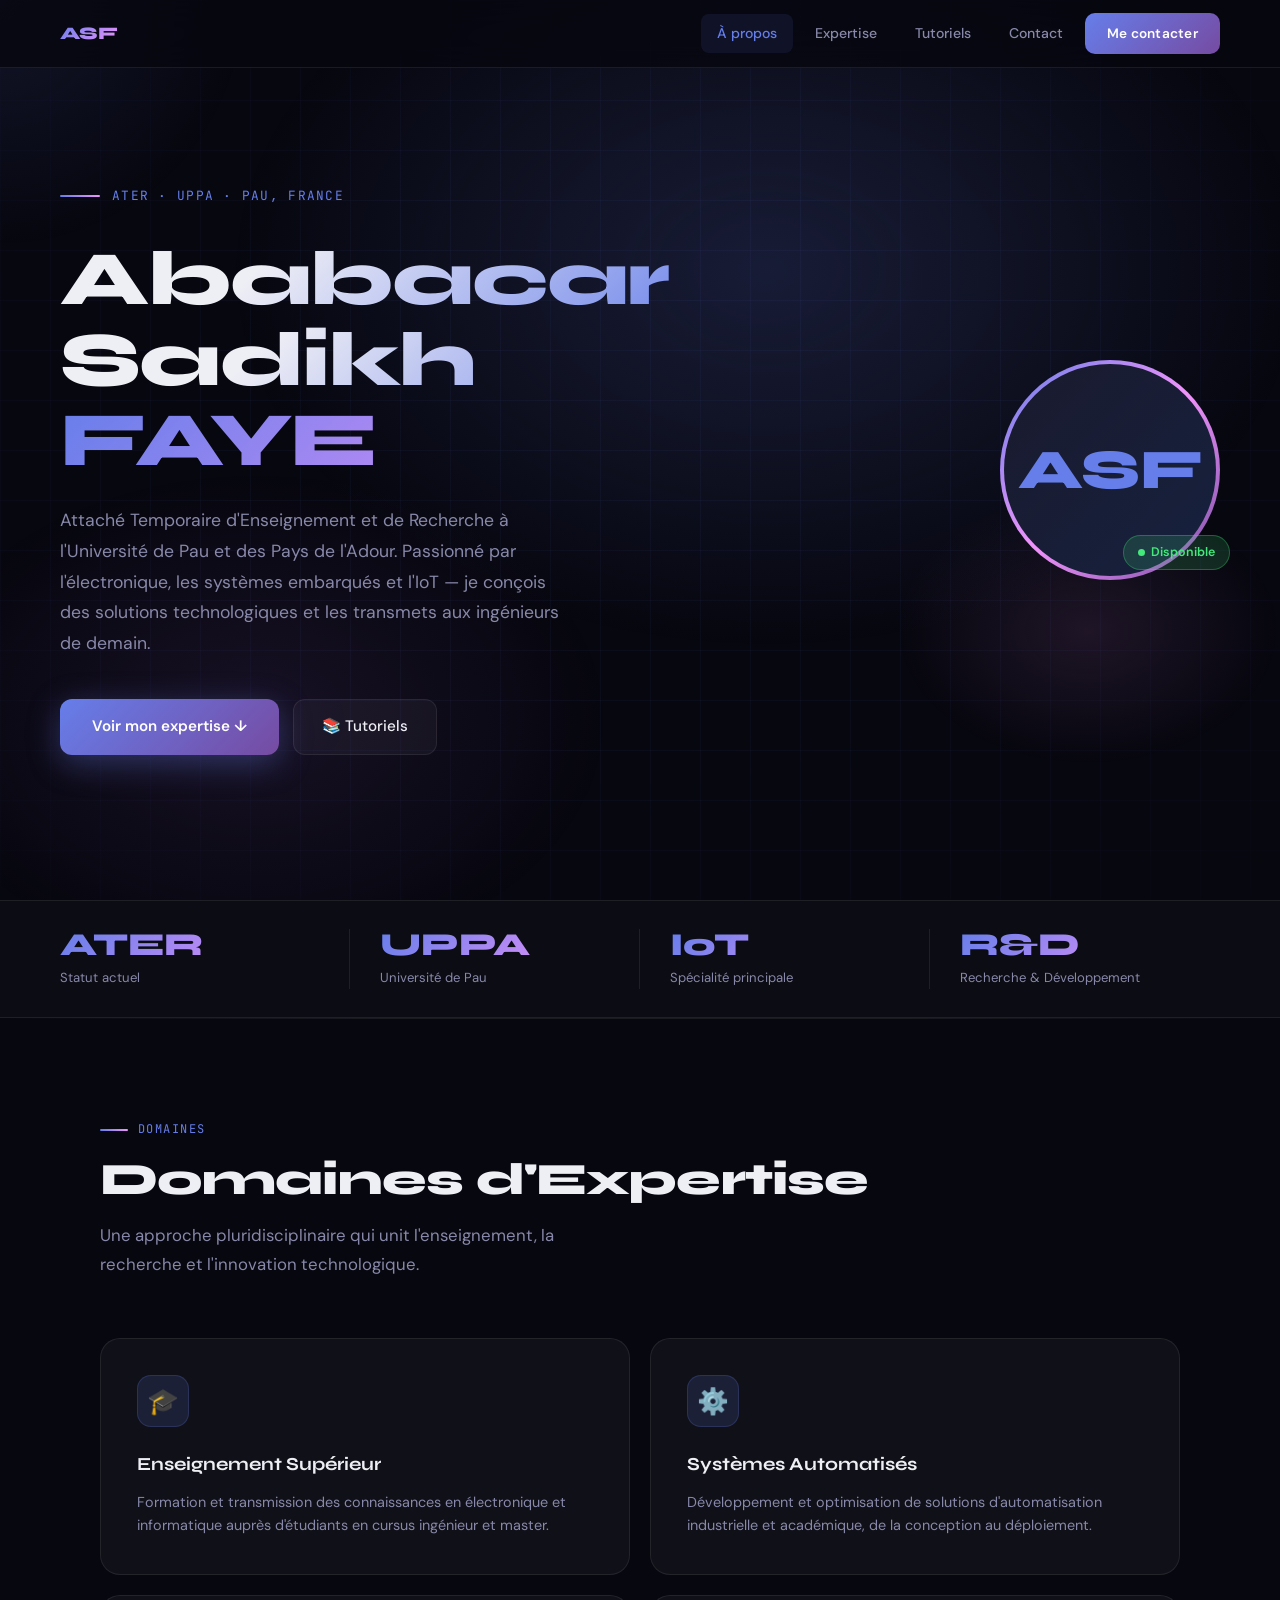
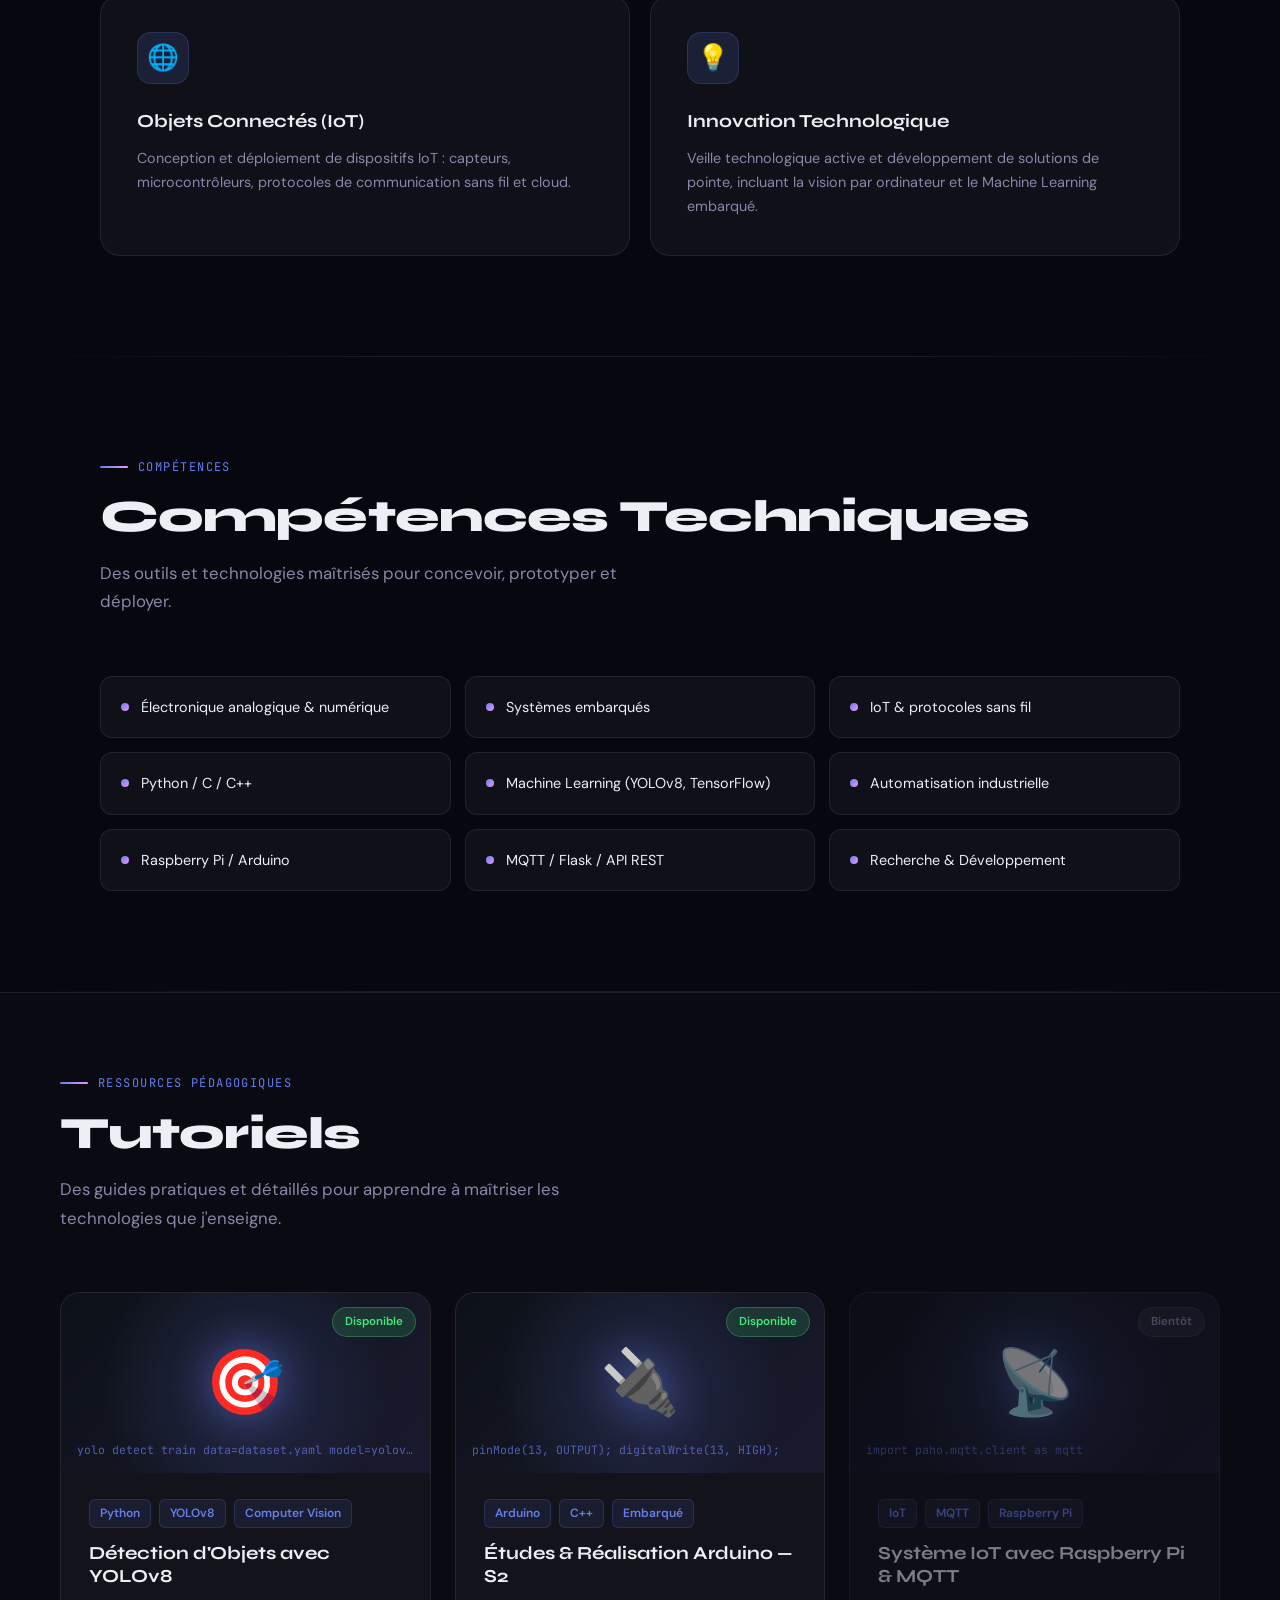
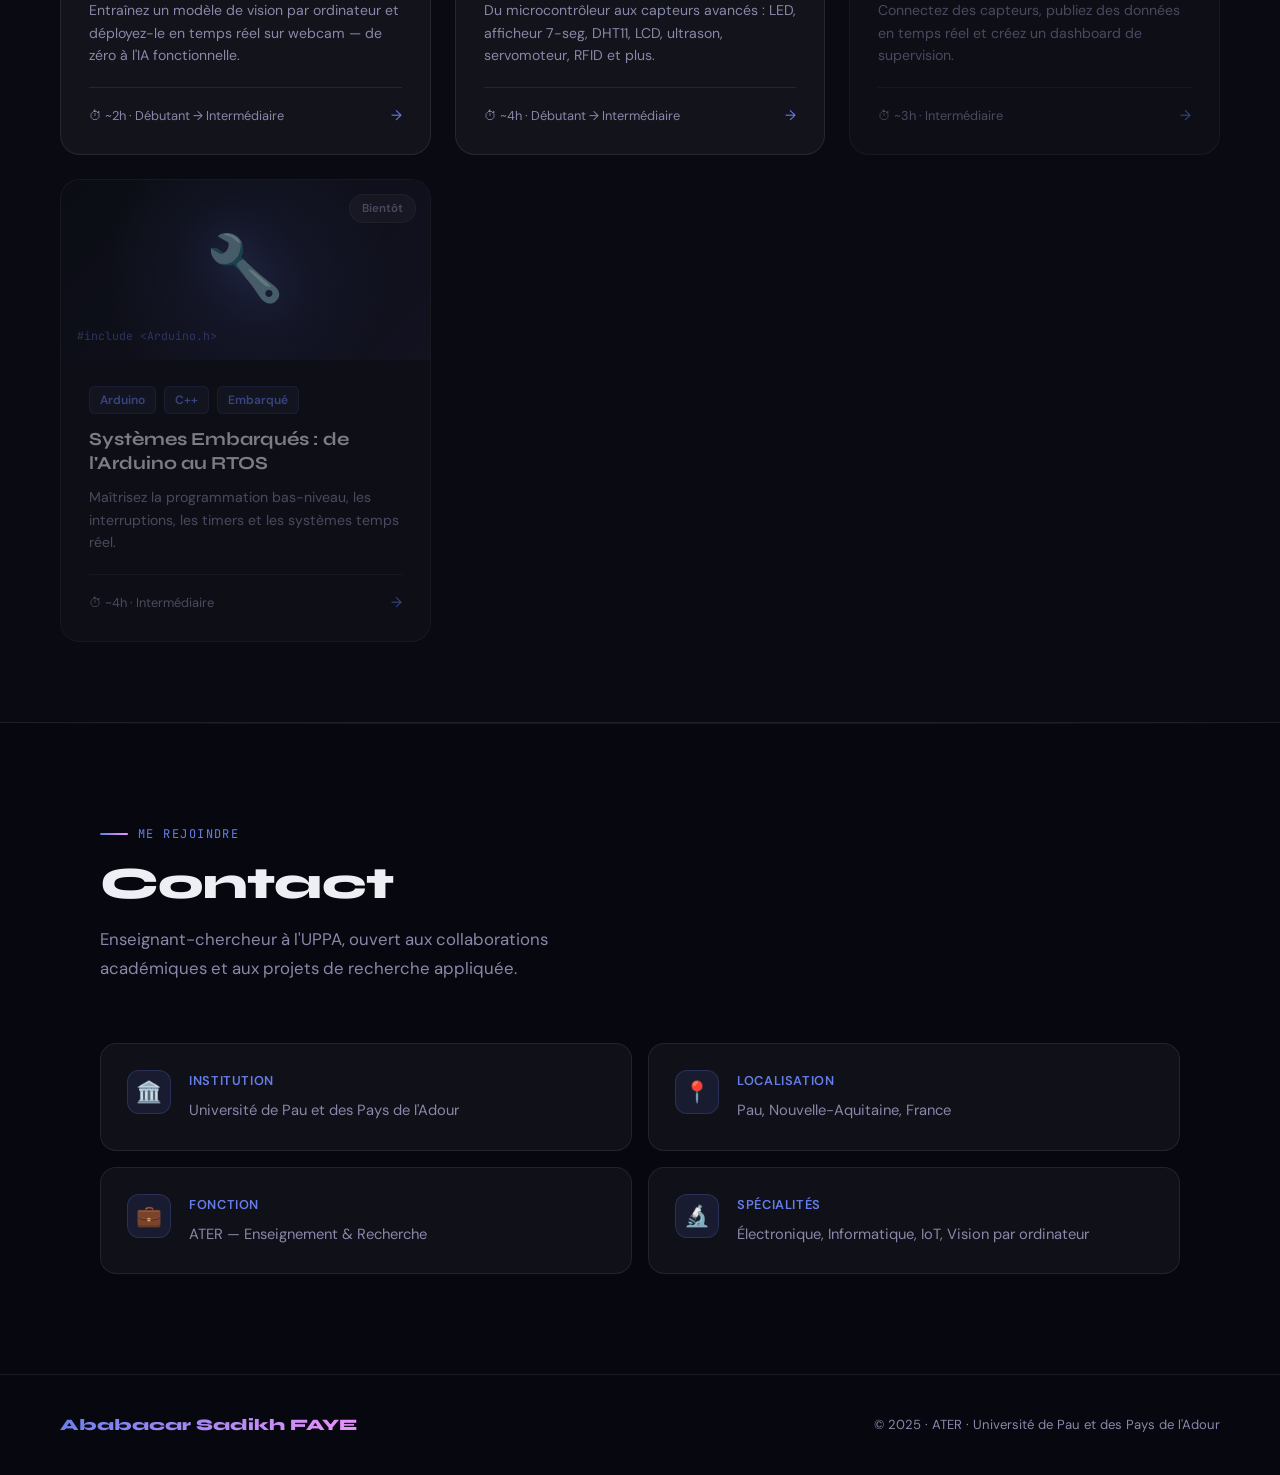
==== commit 2d382ea0: "Update tutorial section for Arduino" ====
--- a/index.html
+++ b/index.html
@@ -942,7 +942,29 @@
                 </div>
             </a>
 
-            <!-- TUTO 2 - IoT (coming soon) -->
+            <!-- TUTO 2 - Arduino (active) -->
+            <a href="tutorial-arduino.html" class="tuto-card">
+                <div class="tuto-thumb">
+                    <div class="tuto-thumb-icon">🔌</div>
+                    <div class="tuto-thumb-code">pinMode(13, OUTPUT); digitalWrite(13, HIGH);</div>
+                    <div class="tuto-badge">Disponible</div>
+                </div>
+                <div class="tuto-body">
+                    <div class="tuto-tags">
+                        <span class="tuto-tag">Arduino</span>
+                        <span class="tuto-tag">C++</span>
+                        <span class="tuto-tag">Embarqué</span>
+                    </div>
+                    <h3>Études &amp; Réalisation Arduino — S2</h3>
+                    <p>Du microcontrôleur aux capteurs avancés : LED, afficheur 7-seg, DHT11, LCD, ultrason, servomoteur, RFID et plus.</p>
+                    <div class="tuto-footer">
+                        <span>⏱ ~4h · Débutant → Intermédiaire</span>
+                        <span class="tuto-arrow">→</span>
+                    </div>
+                </div>
+            </a>
+
+            <!-- TUTO 3 - IoT (coming soon) -->
             <div class="tuto-card tuto-coming">
                 <div class="tuto-thumb">
                     <div class="tuto-thumb-icon">📡</div>
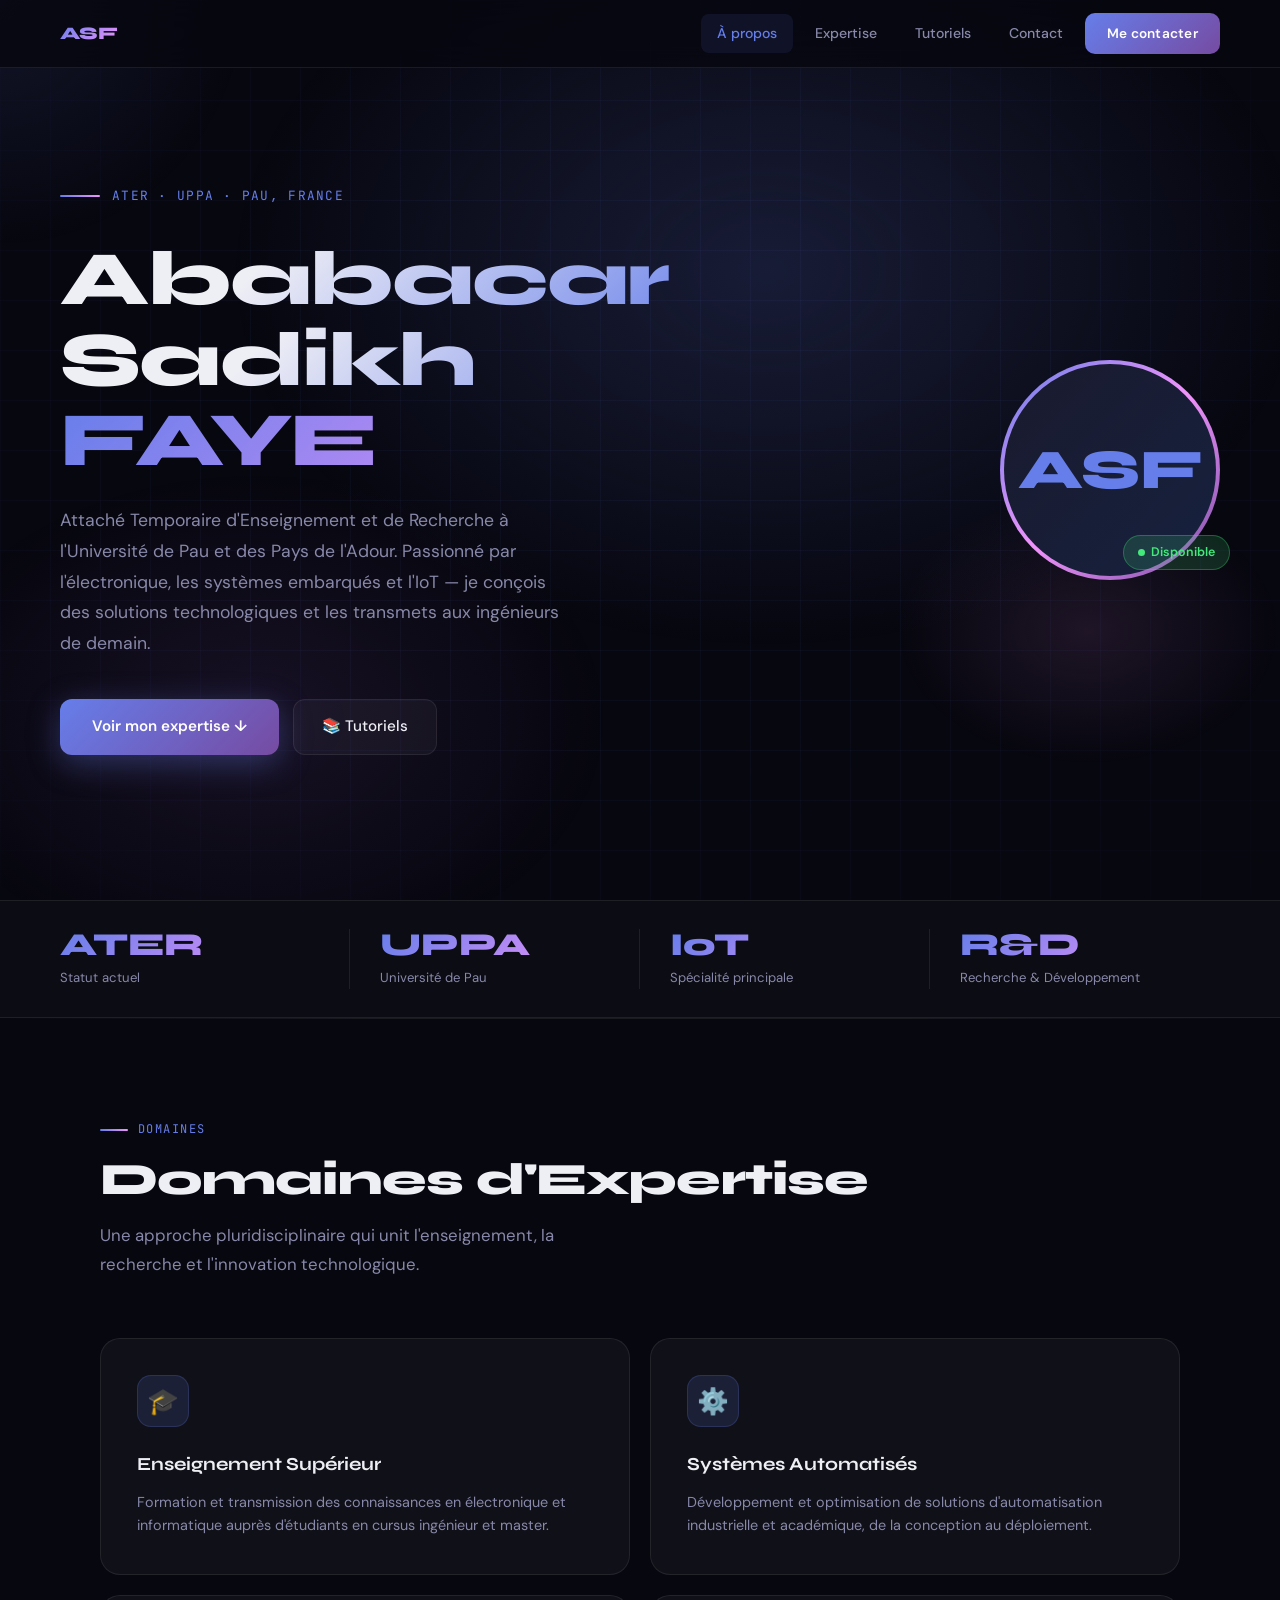
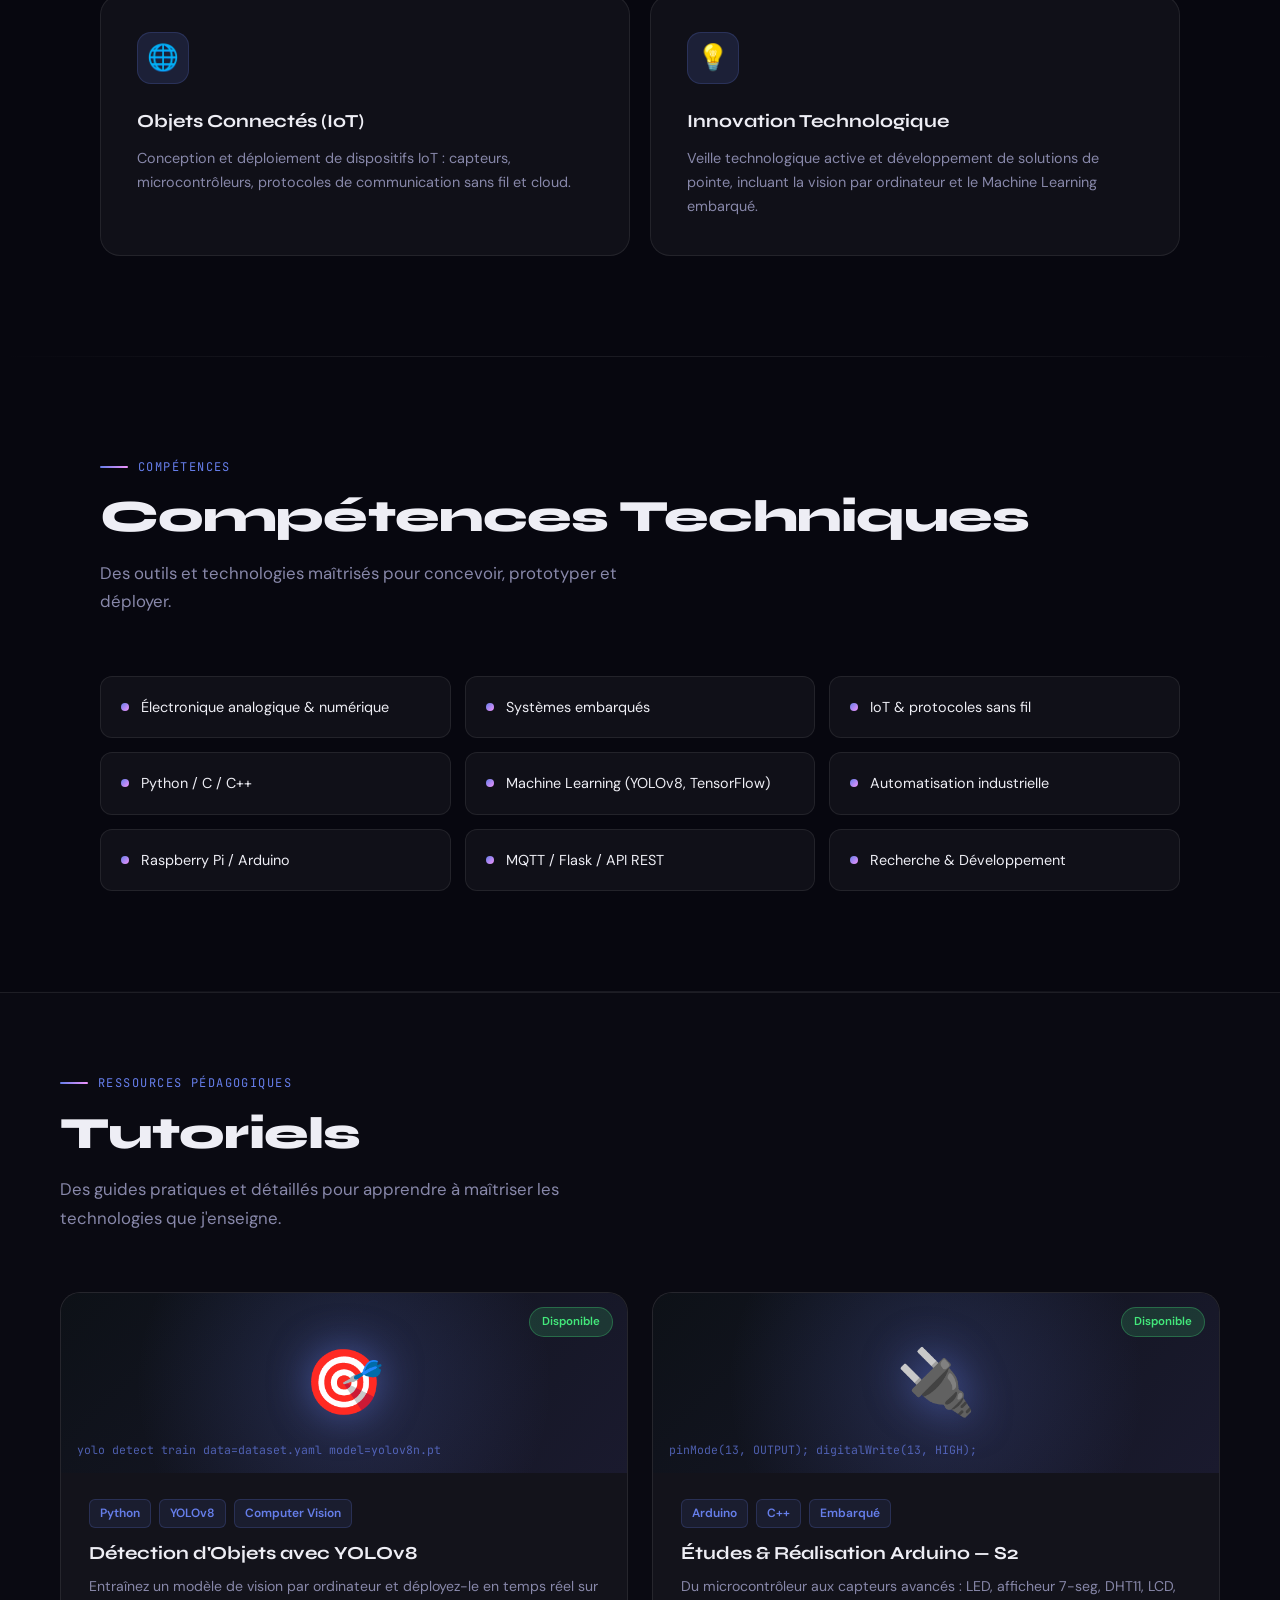
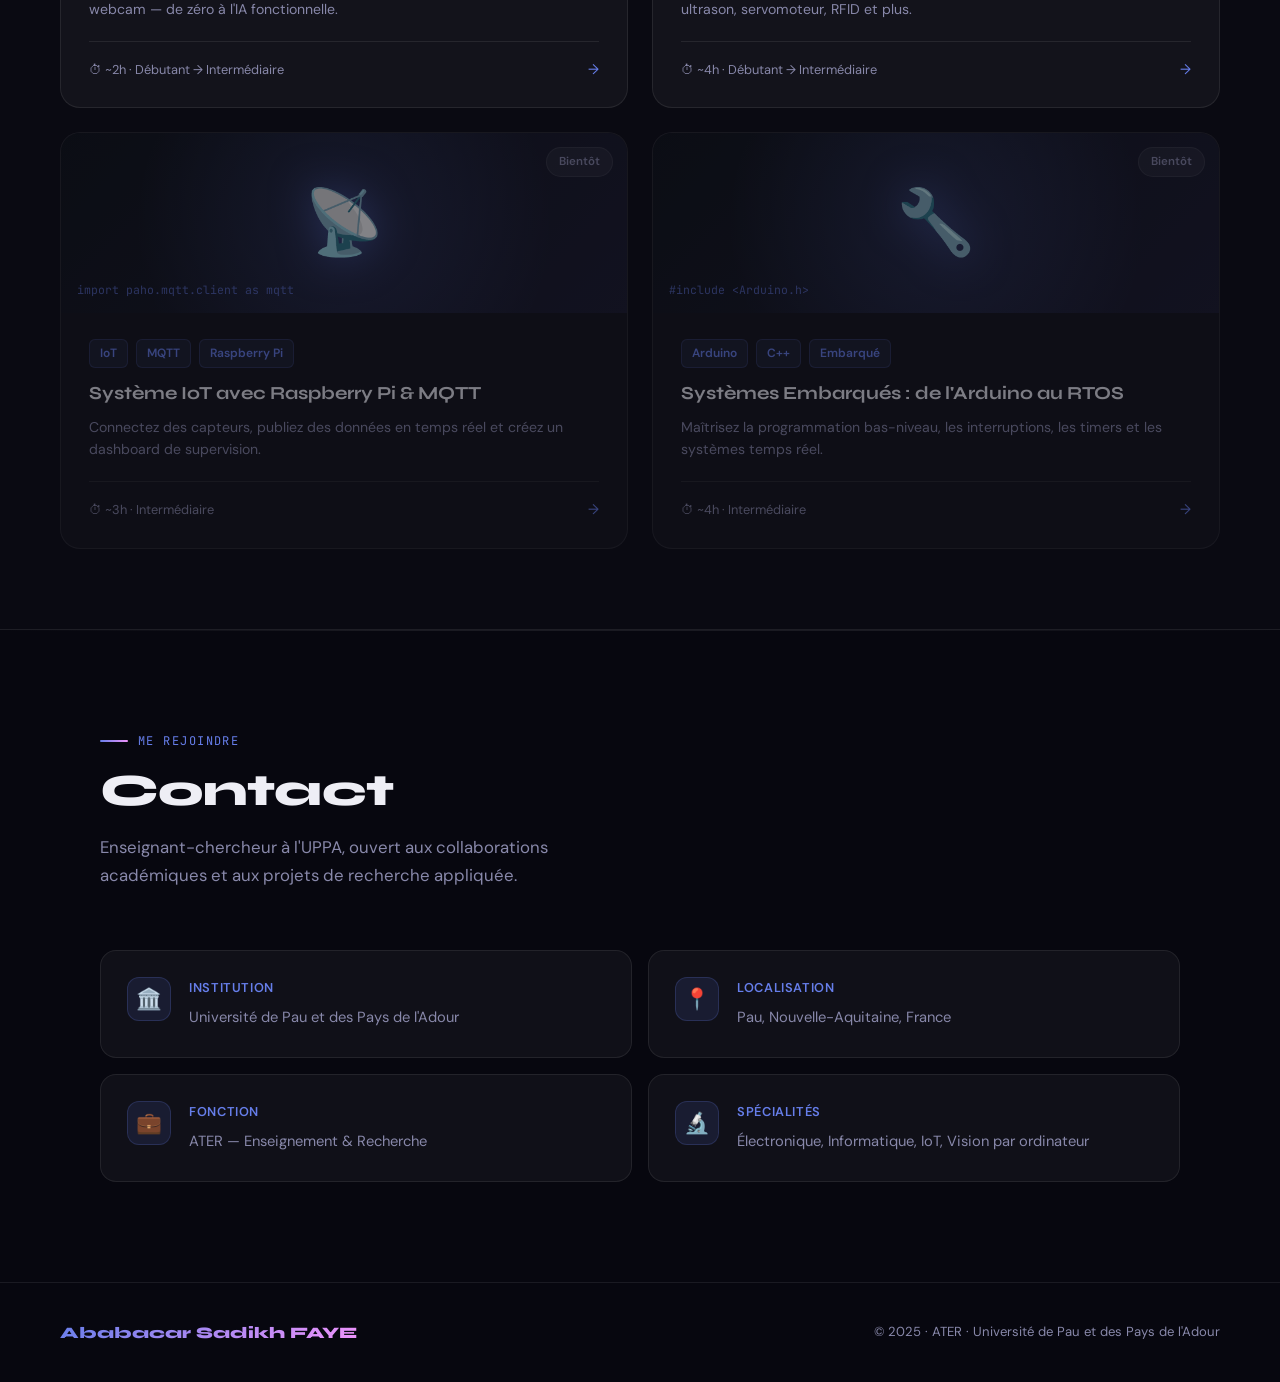
==== commit 3ec76f12: "Change grid layout to fixed two-column format" ====
--- a/index.html
+++ b/index.html
@@ -521,7 +521,7 @@
 
         .tuto-grid {
             display: grid;
-            grid-template-columns: repeat(auto-fit, minmax(340px, 1fr));
+            grid-template-columns: repeat(2, 1fr);
             gap: 24px;
             margin-top: 50px;
         }
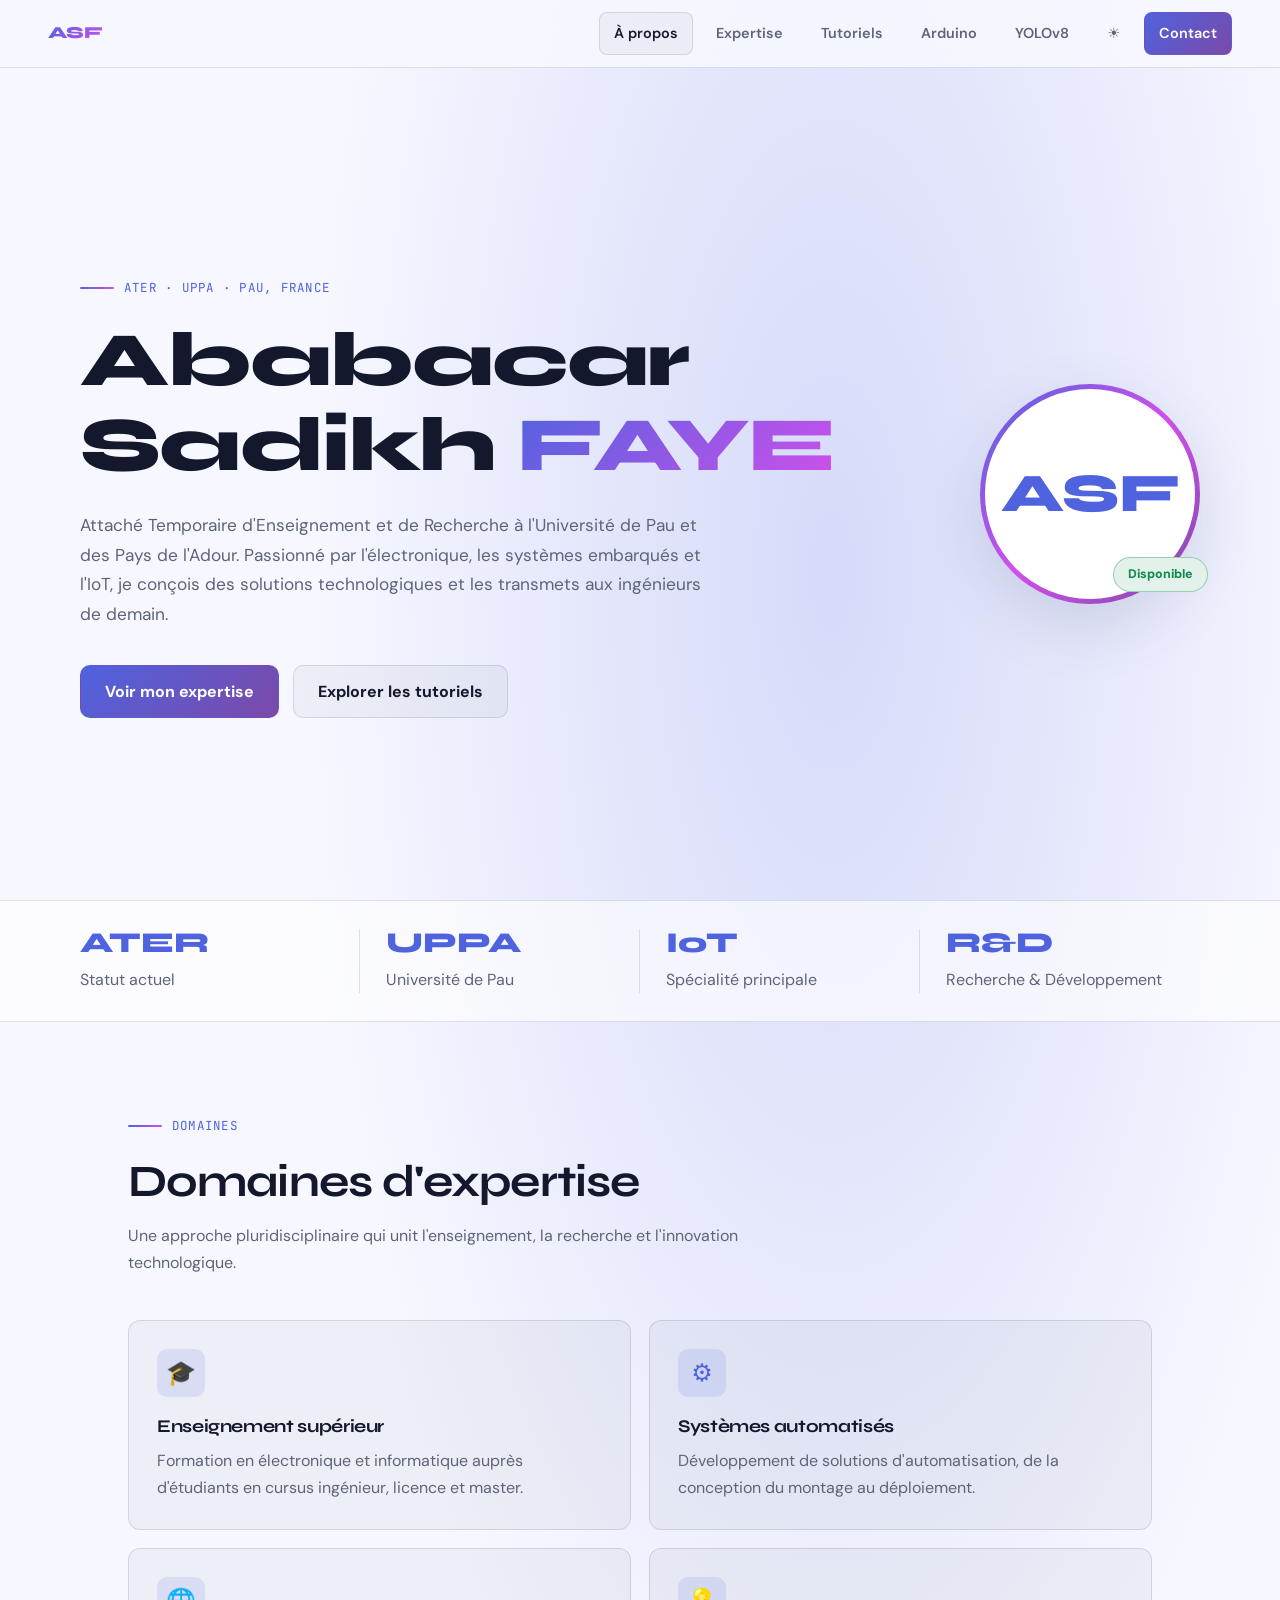
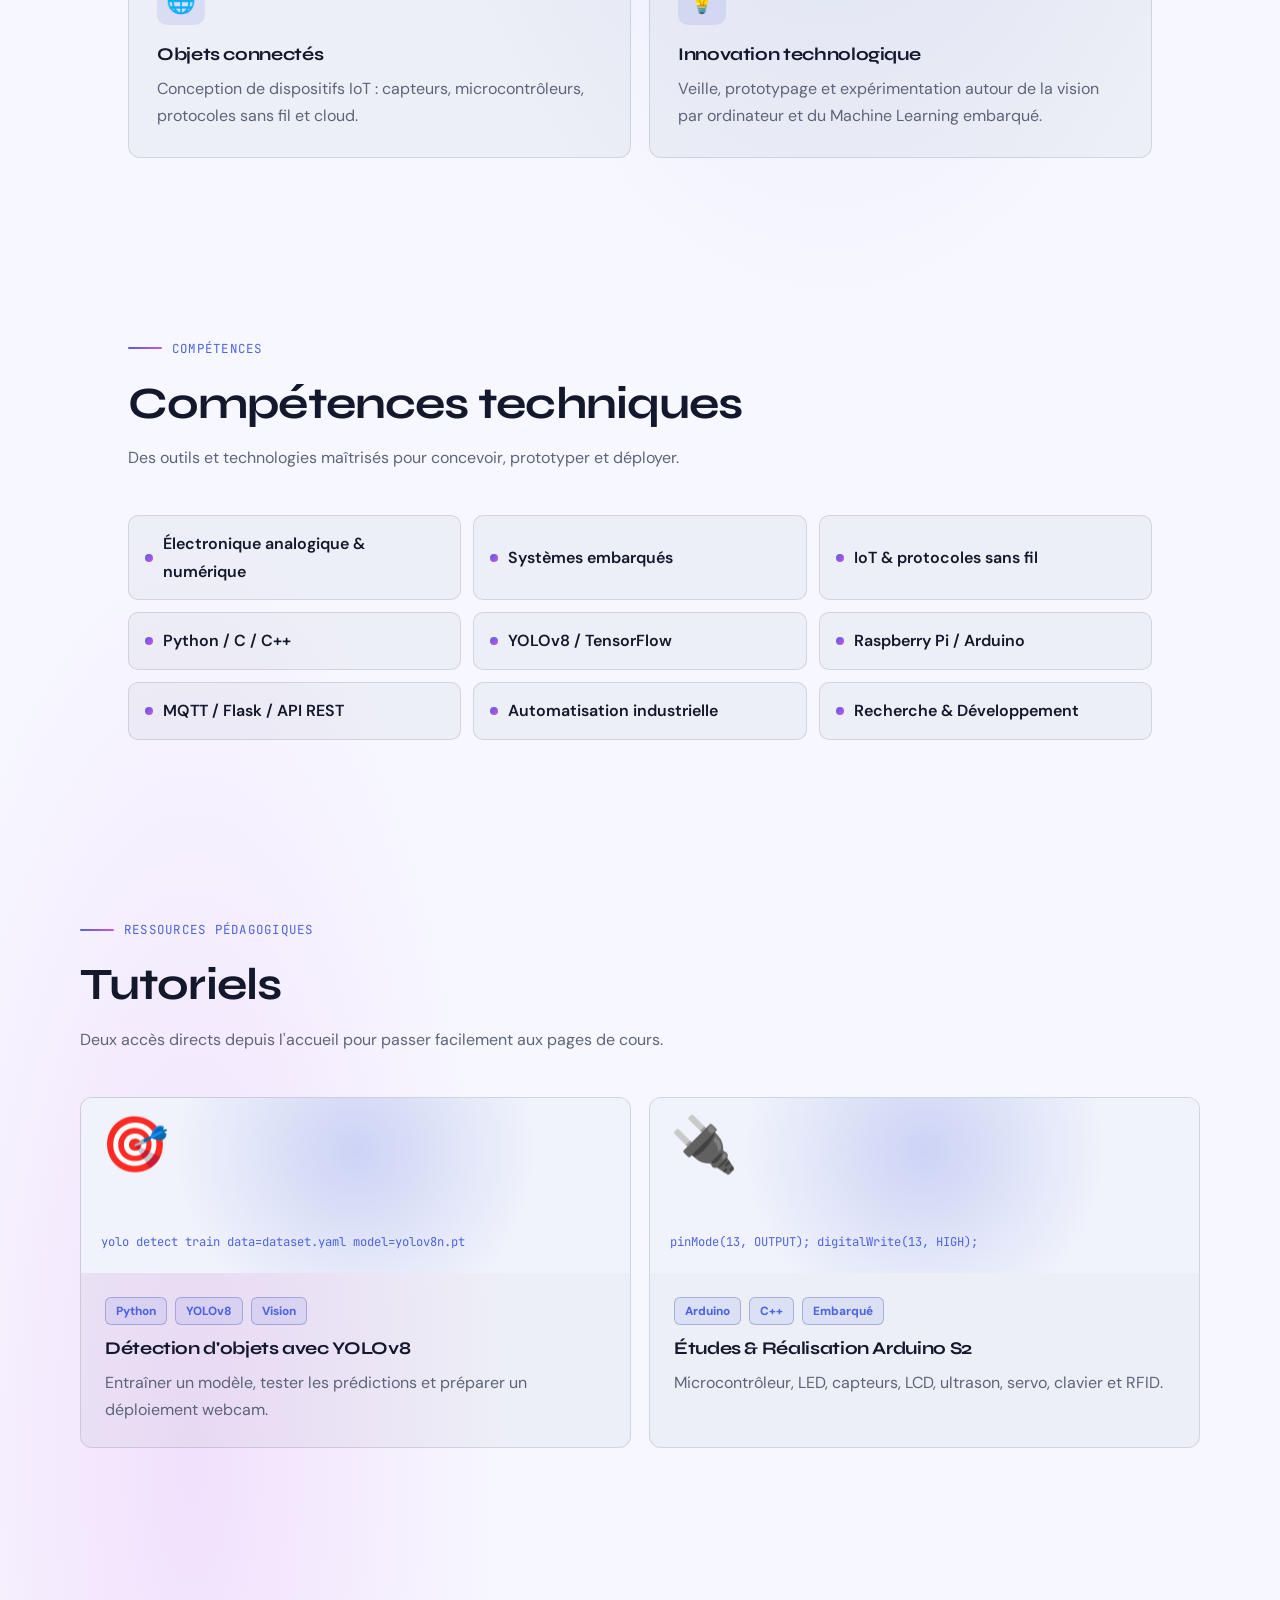
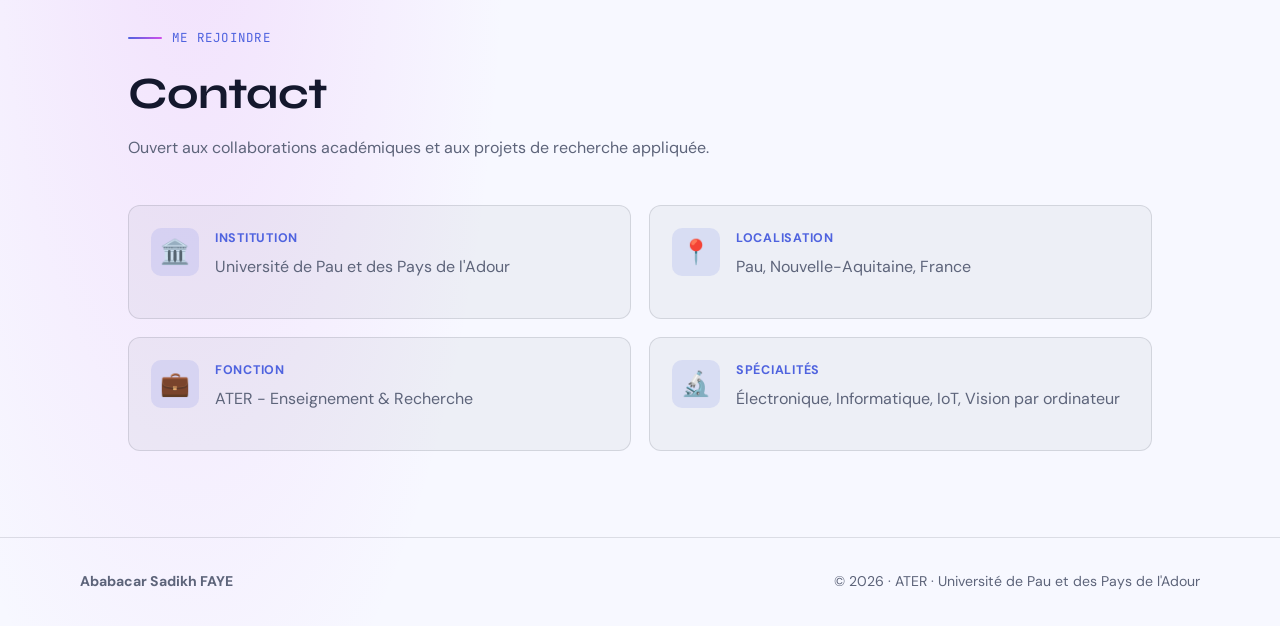
==== commit d4df4c1b: "Add files via upload" ====
--- a/index.html
+++ b/index.html
@@ -3,1093 +3,159 @@
 <head>
     <meta charset="UTF-8">
     <meta name="viewport" content="width=device-width, initial-scale=1.0">
-    <title>Ababacar Sadikh FAYE — Portfolio</title>
-    <link href="https://fonts.googleapis.com/css2?family=Syne:wght@400;500;600;700;800&family=DM+Sans:wght@300;400;500&family=JetBrains+Mono:wght@400;500&display=swap" rel="stylesheet">
-    <style>
-        :root {
-            --primary: #667eea;
-            --secondary: #764ba2;
-            --accent: #f093fb;
-            --glow: rgba(102,126,234,0.3);
-            --dark: #0c0c18;
-            --darker: #07070f;
-            --card-bg: rgba(255,255,255,0.04);
-            --card-border: rgba(255,255,255,0.08);
-            --text: #eeeef5;
-            --text-muted: #8888aa;
-            --success: #43e97b;
-            --code-bg: #0d1117;
-        }
-
-        * { margin: 0; padding: 0; box-sizing: border-box; }
-
-        html { scroll-behavior: smooth; }
-
-        body {
-            font-family: 'DM Sans', sans-serif;
-            background: var(--darker);
-            color: var(--text);
-            line-height: 1.7;
-            overflow-x: hidden;
-        }
-
-        /* ── CURSOR GLOW ── */
-        .cursor-glow {
-            pointer-events: none;
-            position: fixed;
-            width: 500px;
-            height: 500px;
-            border-radius: 50%;
-            background: radial-gradient(circle, rgba(102,126,234,0.12) 0%, transparent 70%);
-            transform: translate(-50%, -50%);
-            z-index: 0;
-            transition: left 0.4s ease, top 0.4s ease;
-        }
-
-        /* ── NAV ── */
-        nav {
-            position: fixed;
-            top: 0;
-            left: 0;
-            right: 0;
-            z-index: 200;
-            background: rgba(7, 7, 15, 0.8);
-            backdrop-filter: blur(24px);
-            border-bottom: 1px solid var(--card-border);
-            padding: 0 60px;
-            display: flex;
-            align-items: center;
-            justify-content: space-between;
-            height: 68px;
-        }
-
-        .nav-logo {
-            font-family: 'Syne', sans-serif;
-            font-weight: 800;
-            font-size: 1.1em;
-            letter-spacing: -0.01em;
-            background: linear-gradient(135deg, var(--primary), var(--accent));
-            -webkit-background-clip: text;
-            -webkit-text-fill-color: transparent;
-            background-clip: text;
-            text-decoration: none;
-        }
-
-        .nav-links {
-            display: flex;
-            align-items: center;
-            gap: 6px;
-        }
-
-        .nav-link {
-            color: var(--text-muted);
-            text-decoration: none;
-            font-size: 0.88em;
-            font-weight: 500;
-            padding: 8px 16px;
-            border-radius: 8px;
-            transition: all 0.2s;
-        }
-
-        .nav-link:hover {
-            color: var(--text);
-            background: rgba(255,255,255,0.05);
-        }
-
-        .nav-link.active {
-            color: var(--primary);
-            background: rgba(102,126,234,0.1);
-        }
-
-        .nav-cta {
-            background: linear-gradient(135deg, var(--primary), var(--secondary));
-            color: white !important;
-            padding: 9px 22px !important;
-            border-radius: 10px;
-            font-weight: 600;
-            font-size: 0.85em;
-            letter-spacing: 0.02em;
-            transition: opacity 0.2s, transform 0.2s !important;
-        }
-        .nav-cta:hover { opacity: 0.85; transform: translateY(-1px) !important; background: unset; }
-
-        /* ── HERO ── */
-        .hero {
-            min-height: 100vh;
-            display: flex;
-            align-items: center;
-            padding: 120px 60px 80px;
-            position: relative;
-            overflow: hidden;
-        }
-
-        .hero-bg {
-            position: absolute;
-            inset: 0;
-            background:
-                radial-gradient(ellipse 70% 70% at 60% 30%, rgba(102,126,234,0.18) 0%, transparent 60%),
-                radial-gradient(ellipse 50% 50% at 20% 80%, rgba(118,75,162,0.15) 0%, transparent 55%),
-                radial-gradient(ellipse 30% 30% at 85% 70%, rgba(240,147,251,0.1) 0%, transparent 50%);
-        }
-
-        .hero-grid {
-            position: absolute;
-            inset: 0;
-            background-image:
-                linear-gradient(rgba(102,126,234,0.05) 1px, transparent 1px),
-                linear-gradient(90deg, rgba(102,126,234,0.05) 1px, transparent 1px);
-            background-size: 50px 50px;
-            mask-image: radial-gradient(ellipse 80% 80% at 50% 50%, black 40%, transparent 100%);
-        }
-
-        .hero-content {
-            position: relative;
-            z-index: 1;
-            max-width: 1200px;
-            margin: 0 auto;
-            width: 100%;
-            display: grid;
-            grid-template-columns: 1fr auto;
-            gap: 80px;
-            align-items: center;
-        }
-
-        .hero-left { max-width: 680px; }
-
-        .hero-eyebrow {
-            display: flex;
-            align-items: center;
-            gap: 12px;
-            margin-bottom: 32px;
-        }
-
-        .eyebrow-line {
-            height: 2px;
-            width: 40px;
-            background: linear-gradient(90deg, var(--primary), var(--accent));
-            border-radius: 1px;
-        }
-
-        .eyebrow-text {
-            font-family: 'JetBrains Mono', monospace;
-            font-size: 0.8em;
-            color: var(--primary);
-            letter-spacing: 0.1em;
-            text-transform: uppercase;
-        }
-
-        .hero h1 {
-            font-family: 'Syne', sans-serif;
-            font-size: clamp(2.8em, 6vw, 5em);
-            font-weight: 800;
-            line-height: 1.05;
-            letter-spacing: -0.02em;
-            margin-bottom: 24px;
-        }
-
-        .hero h1 .name-line {
-            display: block;
-            background: linear-gradient(135deg, var(--text) 30%, var(--primary) 100%);
-            -webkit-background-clip: text;
-            -webkit-text-fill-color: transparent;
-            background-clip: text;
-        }
-
-        .hero h1 .accent-line {
-            display: block;
-            background: linear-gradient(135deg, var(--primary), var(--accent));
-            -webkit-background-clip: text;
-            -webkit-text-fill-color: transparent;
-            background-clip: text;
-        }
-
-        .hero-desc {
-            color: var(--text-muted);
-            font-size: 1.1em;
-            line-height: 1.75;
-            margin-bottom: 40px;
-            max-width: 520px;
-        }
-
-        .hero-btns {
-            display: flex;
-            gap: 14px;
-            flex-wrap: wrap;
-        }
-
-        .btn-primary {
-            display: inline-flex;
-            align-items: center;
-            gap: 8px;
-            background: linear-gradient(135deg, var(--primary), var(--secondary));
-            color: white;
-            padding: 14px 32px;
-            border-radius: 12px;
-            text-decoration: none;
-            font-weight: 600;
-            font-size: 0.95em;
-            transition: all 0.25s;
-            box-shadow: 0 8px 32px rgba(102,126,234,0.35);
-        }
-
-        .btn-primary:hover {
-            transform: translateY(-2px);
-            box-shadow: 0 14px 40px rgba(102,126,234,0.5);
-        }
-
-        .btn-secondary {
-            display: inline-flex;
-            align-items: center;
-            gap: 8px;
-            background: var(--card-bg);
-            border: 1px solid var(--card-border);
-            color: var(--text);
-            padding: 14px 28px;
-            border-radius: 12px;
-            text-decoration: none;
-            font-weight: 500;
-            font-size: 0.95em;
-            transition: all 0.25s;
-        }
-
-        .btn-secondary:hover {
-            border-color: rgba(102,126,234,0.4);
-            background: rgba(102,126,234,0.08);
-        }
-
-        /* ── AVATAR ── */
-        .hero-avatar {
-            position: relative;
-            flex-shrink: 0;
-        }
-
-        .avatar-ring {
-            width: 220px;
-            height: 220px;
-            border-radius: 50%;
-            padding: 4px;
-            background: linear-gradient(135deg, var(--primary), var(--accent), var(--secondary));
-            animation: spin-slow 8s linear infinite;
-        }
-
-        @keyframes spin-slow {
-            from { transform: rotate(0deg); }
-            to { transform: rotate(360deg); }
-        }
-
-        .avatar-inner {
-            width: 100%;
-            height: 100%;
-            border-radius: 50%;
-            background: var(--dark);
-            display: flex;
-            align-items: center;
-            justify-content: center;
-            font-family: 'Syne', sans-serif;
-            font-size: 3.5em;
-            font-weight: 800;
-            background: linear-gradient(135deg, #1a1a2e, #16213e);
-            color: var(--primary);
-            animation: spin-slow 8s linear infinite reverse;
-        }
-
-        .avatar-badge {
-            position: absolute;
-            bottom: 10px;
-            right: -10px;
-            background: rgba(67,233,123,0.15);
-            border: 1px solid rgba(67,233,123,0.3);
-            color: var(--success);
-            padding: 6px 14px;
-            border-radius: 20px;
-            font-size: 0.78em;
-            font-weight: 600;
-            display: flex;
-            align-items: center;
-            gap: 6px;
-        }
-
-        .dot-green {
-            width: 7px;
-            height: 7px;
-            background: var(--success);
-            border-radius: 50%;
-            animation: pulse 2s infinite;
-        }
-
-        @keyframes pulse {
-            0%,100% { opacity:1; transform:scale(1); }
-            50% { opacity:0.5; transform:scale(1.4); }
-        }
-
-        /* ── STATS ── */
-        .stats-bar {
-            border-top: 1px solid var(--card-border);
-            border-bottom: 1px solid var(--card-border);
-            background: rgba(255,255,255,0.02);
-            padding: 28px 60px;
-        }
-
-        .stats-inner {
-            max-width: 1200px;
-            margin: 0 auto;
-            display: grid;
-            grid-template-columns: repeat(4, 1fr);
-            gap: 0;
-        }
-
-        .stat {
-            padding: 0 30px;
-            border-right: 1px solid var(--card-border);
-        }
-
-        .stat:last-child { border-right: none; }
-        .stat:first-child { padding-left: 0; }
-
-        .stat-num {
-            font-family: 'Syne', sans-serif;
-            font-size: 2em;
-            font-weight: 800;
-            background: linear-gradient(135deg, var(--primary), var(--accent));
-            -webkit-background-clip: text;
-            -webkit-text-fill-color: transparent;
-            background-clip: text;
-            line-height: 1;
-            margin-bottom: 6px;
-        }
-
-        .stat-label {
-            font-size: 0.82em;
-            color: var(--text-muted);
-        }
-
-        /* ── SECTIONS ── */
-        .section {
-            padding: 100px 60px;
-            max-width: 1200px;
-            margin: 0 auto;
-        }
-
-        .section-tag {
-            font-family: 'JetBrains Mono', monospace;
-            font-size: 0.75em;
-            color: var(--primary);
-            letter-spacing: 0.12em;
-            text-transform: uppercase;
-            margin-bottom: 14px;
-            display: flex;
-            align-items: center;
-            gap: 10px;
-        }
-
-        .section-tag::before {
-            content: '';
-            display: block;
-            width: 28px;
-            height: 2px;
-            background: linear-gradient(90deg, var(--primary), var(--accent));
-            border-radius: 1px;
-        }
-
-        .section-title {
-            font-family: 'Syne', sans-serif;
-            font-size: clamp(1.8em, 3.5vw, 2.8em);
-            font-weight: 800;
-            letter-spacing: -0.02em;
-            margin-bottom: 16px;
-            line-height: 1.15;
-        }
-
-        .section-subtitle {
-            color: var(--text-muted);
-            font-size: 1.05em;
-            max-width: 520px;
-            margin-bottom: 60px;
-        }
-
-        /* ── EXPERTISE CARDS ── */
-        .expertise-grid {
-            display: grid;
-            grid-template-columns: repeat(2, 1fr);
-            gap: 20px;
-        }
-
-        .exp-card {
-            background: var(--card-bg);
-            border: 1px solid var(--card-border);
-            border-radius: 20px;
-            padding: 36px;
-            transition: all 0.3s ease;
-            position: relative;
-            overflow: hidden;
-            cursor: default;
-        }
-
-        .exp-card::before {
-            content: '';
-            position: absolute;
-            top: 0;
-            left: 0;
-            right: 0;
-            height: 3px;
-            background: linear-gradient(90deg, var(--primary), var(--accent));
-            opacity: 0;
-            transition: opacity 0.3s;
-        }
-
-        .exp-card:hover {
-            border-color: rgba(102,126,234,0.3);
-            background: rgba(102,126,234,0.06);
-            transform: translateY(-4px);
-            box-shadow: 0 20px 60px rgba(0,0,0,0.3);
-        }
-
-        .exp-card:hover::before { opacity: 1; }
-
-        .exp-icon {
-            width: 52px;
-            height: 52px;
-            border-radius: 14px;
-            background: rgba(102,126,234,0.15);
-            border: 1px solid rgba(102,126,234,0.2);
-            display: flex;
-            align-items: center;
-            justify-content: center;
-            font-size: 1.6em;
-            margin-bottom: 22px;
-        }
-
-        .exp-card h3 {
-            font-family: 'Syne', sans-serif;
-            font-size: 1.15em;
-            font-weight: 700;
-            margin-bottom: 10px;
-        }
-
-        .exp-card p {
-            color: var(--text-muted);
-            font-size: 0.9em;
-            line-height: 1.65;
-        }
-
-        /* ── SKILLS ── */
-        .skills-container {
-            display: grid;
-            grid-template-columns: repeat(3, 1fr);
-            gap: 14px;
-        }
-
-        .skill-item {
-            background: var(--card-bg);
-            border: 1px solid var(--card-border);
-            border-radius: 12px;
-            padding: 18px 20px;
-            display: flex;
-            align-items: center;
-            gap: 12px;
-            font-size: 0.9em;
-            transition: all 0.25s;
-            cursor: default;
-        }
-
-        .skill-item:hover {
-            border-color: rgba(102,126,234,0.35);
-            background: rgba(102,126,234,0.07);
-            transform: translateX(4px);
-        }
-
-        .skill-dot {
-            width: 8px;
-            height: 8px;
-            border-radius: 50%;
-            background: linear-gradient(135deg, var(--primary), var(--accent));
-            flex-shrink: 0;
-        }
-
-        /* ── TUTORIAL SECTION ── */
-        .tuto-section {
-            padding: 80px 60px;
-            background: rgba(255,255,255,0.015);
-            border-top: 1px solid var(--card-border);
-            border-bottom: 1px solid var(--card-border);
-        }
-
-        .tuto-inner {
-            max-width: 1200px;
-            margin: 0 auto;
-        }
-
-        .tuto-grid {
-            display: grid;
-            grid-template-columns: repeat(2, 1fr);
-            gap: 24px;
-            margin-top: 50px;
-        }
-
-        .tuto-card {
-            background: var(--card-bg);
-            border: 1px solid var(--card-border);
-            border-radius: 20px;
-            overflow: hidden;
-            text-decoration: none;
-            color: inherit;
-            display: block;
-            transition: all 0.3s;
-            position: relative;
-        }
-
-        .tuto-card:hover {
-            border-color: rgba(102,126,234,0.4);
-            transform: translateY(-6px);
-            box-shadow: 0 24px 70px rgba(0,0,0,0.4);
-        }
-
-        .tuto-thumb {
-            height: 180px;
-            background: linear-gradient(135deg, #0d1117 0%, #1a1a2e 100%);
-            display: flex;
-            align-items: center;
-            justify-content: center;
-            position: relative;
-            overflow: hidden;
-        }
-
-        .tuto-thumb::before {
-            content: '';
-            position: absolute;
-            inset: 0;
-            background: radial-gradient(circle at 50% 50%, rgba(102,126,234,0.2) 0%, transparent 70%);
-        }
-
-        .tuto-thumb-icon {
-            font-size: 4em;
-            position: relative;
-            z-index: 1;
-            filter: drop-shadow(0 0 20px rgba(102,126,234,0.5));
-        }
-
-        .tuto-thumb-code {
-            position: absolute;
-            bottom: 14px;
-            left: 16px;
-            right: 16px;
-            font-family: 'JetBrains Mono', monospace;
-            font-size: 0.72em;
-            color: rgba(102,126,234,0.7);
-            white-space: nowrap;
-            overflow: hidden;
-            text-overflow: ellipsis;
-        }
-
-        .tuto-badge {
-            position: absolute;
-            top: 14px;
-            right: 14px;
-            background: rgba(67,233,123,0.15);
-            border: 1px solid rgba(67,233,123,0.3);
-            color: var(--success);
-            padding: 4px 12px;
-            border-radius: 20px;
-            font-size: 0.72em;
-            font-weight: 600;
-        }
-
-        .tuto-body {
-            padding: 26px 28px;
-        }
-
-        .tuto-tags {
-            display: flex;
-            gap: 8px;
-            flex-wrap: wrap;
-            margin-bottom: 14px;
-        }
-
-        .tuto-tag {
-            background: rgba(102,126,234,0.1);
-            border: 1px solid rgba(102,126,234,0.2);
-            color: var(--primary);
-            padding: 3px 10px;
-            border-radius: 6px;
-            font-size: 0.75em;
-            font-weight: 600;
-        }
-
-        .tuto-body h3 {
-            font-family: 'Syne', sans-serif;
-            font-size: 1.15em;
-            font-weight: 700;
-            margin-bottom: 10px;
-            line-height: 1.3;
-        }
-
-        .tuto-body p {
-            color: var(--text-muted);
-            font-size: 0.88em;
-            line-height: 1.6;
-            margin-bottom: 20px;
-        }
-
-        .tuto-footer {
-            display: flex;
-            align-items: center;
-            justify-content: space-between;
-            border-top: 1px solid var(--card-border);
-            padding-top: 16px;
-            font-size: 0.8em;
-            color: var(--text-muted);
-        }
-
-        .tuto-arrow {
-            color: var(--primary);
-            font-size: 1.1em;
-            transition: transform 0.2s;
-        }
-
-        .tuto-card:hover .tuto-arrow { transform: translateX(4px); }
-
-        .tuto-coming {
-            opacity: 0.5;
-            pointer-events: none;
-        }
-
-        .coming-badge {
-            position: absolute;
-            top: 14px;
-            right: 14px;
-            background: rgba(255,255,255,0.06);
-            border: 1px solid var(--card-border);
-            color: var(--text-muted);
-            padding: 4px 12px;
-            border-radius: 20px;
-            font-size: 0.72em;
-            font-weight: 600;
-        }
-
-        /* ── CONTACT ── */
-        .contact-section {
-            padding: 100px 60px;
-            max-width: 1200px;
-            margin: 0 auto;
-        }
-
-        .contact-grid {
-            display: grid;
-            grid-template-columns: repeat(2, 1fr);
-            gap: 16px;
-            margin-top: 50px;
-        }
-
-        .contact-card {
-            background: var(--card-bg);
-            border: 1px solid var(--card-border);
-            border-radius: 16px;
-            padding: 26px;
-            display: flex;
-            align-items: flex-start;
-            gap: 18px;
-            transition: all 0.25s;
-        }
-
-        .contact-card:hover {
-            border-color: rgba(102,126,234,0.3);
-            background: rgba(102,126,234,0.05);
-        }
-
-        .contact-ico {
-            width: 44px;
-            height: 44px;
-            border-radius: 12px;
-            background: rgba(102,126,234,0.12);
-            border: 1px solid rgba(102,126,234,0.2);
-            display: flex;
-            align-items: center;
-            justify-content: center;
-            font-size: 1.3em;
-            flex-shrink: 0;
-        }
-
-        .contact-info strong {
-            display: block;
-            font-size: 0.8em;
-            font-weight: 600;
-            letter-spacing: 0.05em;
-            text-transform: uppercase;
-            color: var(--primary);
-            margin-bottom: 5px;
-        }
-
-        .contact-info span {
-            font-size: 0.92em;
-            color: var(--text-muted);
-        }
-
-        /* ── FOOTER ── */
-        footer {
-            border-top: 1px solid var(--card-border);
-            padding: 36px 60px;
-            display: flex;
-            align-items: center;
-            justify-content: space-between;
-        }
-
-        .footer-logo {
-            font-family: 'Syne', sans-serif;
-            font-weight: 800;
-            font-size: 1em;
-            background: linear-gradient(135deg, var(--primary), var(--accent));
-            -webkit-background-clip: text;
-            -webkit-text-fill-color: transparent;
-            background-clip: text;
-        }
-
-        .footer-copy {
-            font-size: 0.82em;
-            color: var(--text-muted);
-        }
-
-        /* ── REVEAL ANIMATIONS ── */
-        .reveal {
-            opacity: 0;
-            transform: translateY(30px);
-            transition: opacity 0.7s ease, transform 0.7s ease;
-        }
-
-        .reveal.visible {
-            opacity: 1;
-            transform: translateY(0);
-        }
-
-        /* ── DIVIDER ── */
-        .full-divider {
-            height: 1px;
-            background: linear-gradient(90deg, transparent, var(--card-border) 30%, var(--card-border) 70%, transparent);
-        }
-
-        /* ── RESPONSIVE ── */
-        @media (max-width: 900px) {
-            nav { padding: 0 24px; }
-            .nav-links .nav-link:not(.nav-cta):not(.active) { display: none; }
-            .hero { padding: 100px 24px 60px; }
-            .hero-content { grid-template-columns: 1fr; gap: 50px; }
-            .hero-avatar { display: none; }
-            .stats-bar { padding: 20px 24px; }
-            .stats-inner { grid-template-columns: repeat(2,1fr); gap: 20px; }
-            .stat { border-right: none; padding: 0; }
-            .section { padding: 60px 24px; }
-            .expertise-grid { grid-template-columns: 1fr; }
-            .skills-container { grid-template-columns: repeat(2,1fr); }
-            .tuto-section { padding: 60px 24px; }
-            .contact-section { padding: 60px 24px; }
-            .contact-grid { grid-template-columns: 1fr; }
-            footer { padding: 24px; flex-direction: column; gap: 12px; text-align: center; }
-        }
-    </style>
+    <title>Ababacar Sadikh FAYE - Portfolio</title>
+    <link href="https://fonts.googleapis.com/css2?family=Syne:wght@400;600;700;800&family=DM+Sans:wght@300;400;500;700&family=JetBrains+Mono:wght@400;600&display=swap" rel="stylesheet">
+    <link rel="stylesheet" href="style.css">
 </head>
 <body>
+    <nav>
+        <a href="index.html" class="nav-logo">ASF</a>
+        <div class="nav-links">
+            <a href="#about" class="nav-link active">À propos</a>
+            <a href="#expertise" class="nav-link">Expertise</a>
+            <a href="#tutoriels" class="nav-link">Tutoriels</a>
+            <a href="tutorial-arduino.html" class="nav-link">Arduino</a>
+            <a href="tutorial-yolo.html" class="nav-link">YOLOv8</a>
+            <button class="theme-toggle" type="button" data-theme-toggle>🌙</button>
+            <a href="#contact" class="nav-link nav-cta">Contact</a>
+        </div>
+    </nav>
 
-<div class="cursor-glow" id="cursorGlow"></div>
+    <main>
+        <section class="hero" id="about">
+            <div class="hero-inner">
+                <div>
+                    <div class="eyebrow">ATER · UPPA · Pau, France</div>
+                    <h1>Ababacar Sadikh <span class="gradient-text">FAYE</span></h1>
+                    <p class="lead">Attaché Temporaire d'Enseignement et de Recherche à l'Université de Pau et des Pays de l'Adour. Passionné par l'électronique, les systèmes embarqués et l'IoT, je conçois des solutions technologiques et les transmets aux ingénieurs de demain.</p>
+                    <div class="btn-row">
+                        <a href="#expertise" class="btn btn-primary">Voir mon expertise</a>
+                        <a href="#tutoriels" class="btn">Explorer les tutoriels</a>
+                    </div>
+                </div>
+                <div class="avatar" aria-hidden="true">
+                    <div class="avatar-inner">ASF</div>
+                    <div class="badge">Disponible</div>
+                </div>
+            </div>
+        </section>
 
-<!-- ── NAV ── -->
-<nav>
-    <a href="#" class="nav-logo">ASF</a>
-    <div class="nav-links">
-        <a href="#about" class="nav-link active">À propos</a>
-        <a href="#expertise" class="nav-link">Expertise</a>
-        <a href="#tutoriels" class="nav-link">Tutoriels</a>
-        <a href="#contact" class="nav-link">Contact</a>
-        <a href="#contact" class="nav-link nav-cta">Me contacter</a>
-    </div>
-</nav>
-
-<!-- ── HERO ── -->
-<section class="hero" id="about">
-    <div class="hero-bg"></div>
-    <div class="hero-grid"></div>
-    <div class="hero-content">
-        <div class="hero-left">
-            <div class="hero-eyebrow">
-                <div class="eyebrow-line"></div>
-                <span class="eyebrow-text">ATER · UPPA · Pau, France</span>
-            </div>
-            <h1>
-                <span class="name-line">Ababacar</span>
-                <span class="name-line">Sadikh</span>
-                <span class="accent-line">FAYE</span>
-            </h1>
-            <p class="hero-desc">
-                Attaché Temporaire d'Enseignement et de Recherche à l'Université de Pau et des Pays de l'Adour. Passionné par l'électronique, les systèmes embarqués et l'IoT — je conçois des solutions technologiques et les transmets aux ingénieurs de demain.
-            </p>
-            <div class="hero-btns">
-                <a href="#expertise" class="btn-primary">Voir mon expertise ↓</a>
-                <a href="#tutoriels" class="btn-secondary">📚 Tutoriels</a>
+        <div class="stats-bar">
+            <div class="stats-inner">
+                <div class="stat"><div class="stat-num">ATER</div><div class="stat-label">Statut actuel</div></div>
+                <div class="stat"><div class="stat-num">UPPA</div><div class="stat-label">Université de Pau</div></div>
+                <div class="stat"><div class="stat-num">IoT</div><div class="stat-label">Spécialité principale</div></div>
+                <div class="stat"><div class="stat-num">R&D</div><div class="stat-label">Recherche & Développement</div></div>
             </div>
         </div>
-        <div class="hero-avatar">
-            <div class="avatar-ring">
-                <div class="avatar-inner">ASF</div>
+
+        <section class="section" id="expertise">
+            <div class="section-tag">Domaines</div>
+            <h2 class="section-title">Domaines d'expertise</h2>
+            <p class="section-subtitle">Une approche pluridisciplinaire qui unit l'enseignement, la recherche et l'innovation technologique.</p>
+            <div class="grid-2">
+                <article class="card">
+                    <div class="icon">🎓</div>
+                    <h3>Enseignement supérieur</h3>
+                    <p>Formation en électronique et informatique auprès d'étudiants en cursus ingénieur, licence et master.</p>
+                </article>
+                <article class="card">
+                    <div class="icon">⚙️</div>
+                    <h3>Systèmes automatisés</h3>
+                    <p>Développement de solutions d'automatisation, de la conception du montage au déploiement.</p>
+                </article>
+                <article class="card">
+                    <div class="icon">🌐</div>
+                    <h3>Objets connectés</h3>
+                    <p>Conception de dispositifs IoT : capteurs, microcontrôleurs, protocoles sans fil et cloud.</p>
+                </article>
+                <article class="card">
+                    <div class="icon">💡</div>
+                    <h3>Innovation technologique</h3>
+                    <p>Veille, prototypage et expérimentation autour de la vision par ordinateur et du Machine Learning embarqué.</p>
+                </article>
             </div>
-            <div class="avatar-badge">
-                <div class="dot-green"></div>
-                Disponible
+        </section>
+
+        <section class="section">
+            <div class="section-tag">Compétences</div>
+            <h2 class="section-title">Compétences techniques</h2>
+            <p class="section-subtitle">Des outils et technologies maîtrisés pour concevoir, prototyper et déployer.</p>
+            <div class="skills-grid">
+                <div class="skill">Électronique analogique & numérique</div>
+                <div class="skill">Systèmes embarqués</div>
+                <div class="skill">IoT & protocoles sans fil</div>
+                <div class="skill">Python / C / C++</div>
+                <div class="skill">YOLOv8 / TensorFlow</div>
+                <div class="skill">Raspberry Pi / Arduino</div>
+                <div class="skill">MQTT / Flask / API REST</div>
+                <div class="skill">Automatisation industrielle</div>
+                <div class="skill">Recherche & Développement</div>
             </div>
-        </div>
-    </div>
-</section>
+        </section>
 
-<!-- ── STATS ── -->
-<div class="stats-bar">
-    <div class="stats-inner">
-        <div class="stat">
-            <div class="stat-num">ATER</div>
-            <div class="stat-label">Statut actuel</div>
-        </div>
-        <div class="stat">
-            <div class="stat-num">UPPA</div>
-            <div class="stat-label">Université de Pau</div>
-        </div>
-        <div class="stat">
-            <div class="stat-num">IoT</div>
-            <div class="stat-label">Spécialité principale</div>
-        </div>
-        <div class="stat">
-            <div class="stat-num">R&D</div>
-            <div class="stat-label">Recherche & Développement</div>
-        </div>
-    </div>
-</div>
+        <section class="tuto-section" id="tutoriels">
+            <div class="tuto-inner">
+                <div class="section-tag">Ressources pédagogiques</div>
+                <h2 class="section-title">Tutoriels</h2>
+                <p class="section-subtitle">Deux accès directs depuis l'accueil pour passer facilement aux pages de cours.</p>
 
-<!-- ── EXPERTISE ── -->
-<div class="full-divider"></div>
-<section class="section reveal" id="expertise">
-    <div class="section-tag">Domaines</div>
-    <h2 class="section-title">Domaines d'Expertise</h2>
-    <p class="section-subtitle">Une approche pluridisciplinaire qui unit l'enseignement, la recherche et l'innovation technologique.</p>
+                <div class="tutorial-grid">
+                    <a href="tutorial-yolo.html" class="tutorial-card">
+                        <div class="tutorial-thumb">
+                            <div class="tutorial-icon">🎯</div>
+                            <div class="code-line">yolo detect train data=dataset.yaml model=yolov8n.pt</div>
+                        </div>
+                        <div class="tutorial-body">
+                            <div class="tags">
+                                <span class="tag">Python</span>
+                                <span class="tag">YOLOv8</span>
+                                <span class="tag">Vision</span>
+                            </div>
+                            <h3>Détection d'objets avec YOLOv8</h3>
+                            <p>Entraîner un modèle, tester les prédictions et préparer un déploiement webcam.</p>
+                        </div>
+                    </a>
 
-    <div class="expertise-grid">
-        <div class="exp-card">
-            <div class="exp-icon">🎓</div>
-            <h3>Enseignement Supérieur</h3>
-            <p>Formation et transmission des connaissances en électronique et informatique auprès d'étudiants en cursus ingénieur et master.</p>
-        </div>
-        <div class="exp-card">
-            <div class="exp-icon">⚙️</div>
-            <h3>Systèmes Automatisés</h3>
-            <p>Développement et optimisation de solutions d'automatisation industrielle et académique, de la conception au déploiement.</p>
-        </div>
-        <div class="exp-card">
-            <div class="exp-icon">🌐</div>
-            <h3>Objets Connectés (IoT)</h3>
-            <p>Conception et déploiement de dispositifs IoT : capteurs, microcontrôleurs, protocoles de communication sans fil et cloud.</p>
-        </div>
-        <div class="exp-card">
-            <div class="exp-icon">💡</div>
-            <h3>Innovation Technologique</h3>
-            <p>Veille technologique active et développement de solutions de pointe, incluant la vision par ordinateur et le Machine Learning embarqué.</p>
-        </div>
-    </div>
-</section>
-
-<!-- ── SKILLS ── -->
-<div class="full-divider"></div>
-<section class="section reveal">
-    <div class="section-tag">Compétences</div>
-    <h2 class="section-title">Compétences Techniques</h2>
-    <p class="section-subtitle">Des outils et technologies maîtrisés pour concevoir, prototyper et déployer.</p>
-
-    <div class="skills-container">
-        <div class="skill-item"><span class="skill-dot"></span>Électronique analogique & numérique</div>
-        <div class="skill-item"><span class="skill-dot"></span>Systèmes embarqués</div>
-        <div class="skill-item"><span class="skill-dot"></span>IoT & protocoles sans fil</div>
-        <div class="skill-item"><span class="skill-dot"></span>Python / C / C++</div>
-        <div class="skill-item"><span class="skill-dot"></span>Machine Learning (YOLOv8, TensorFlow)</div>
-        <div class="skill-item"><span class="skill-dot"></span>Automatisation industrielle</div>
-        <div class="skill-item"><span class="skill-dot"></span>Raspberry Pi / Arduino</div>
-        <div class="skill-item"><span class="skill-dot"></span>MQTT / Flask / API REST</div>
-        <div class="skill-item"><span class="skill-dot"></span>Recherche & Développement</div>
-    </div>
-</section>
-
-<!-- ── TUTORIELS ── -->
-<div class="full-divider"></div>
-<div class="tuto-section reveal" id="tutoriels">
-    <div class="tuto-inner">
-        <div class="section-tag">Ressources pédagogiques</div>
-        <h2 class="section-title">Tutoriels</h2>
-        <p class="section-subtitle">Des guides pratiques et détaillés pour apprendre à maîtriser les technologies que j'enseigne.</p>
-
-        <div class="tuto-grid">
-
-            <!-- TUTO 1 - YOLOv8 (active) -->
-            <a href="tutorial-yolo.html" class="tuto-card">
-                <div class="tuto-thumb">
-                    <div class="tuto-thumb-icon">🎯</div>
-                    <div class="tuto-thumb-code">yolo detect train data=dataset.yaml model=yolov8n.pt</div>
-                    <div class="tuto-badge">Disponible</div>
-                </div>
-                <div class="tuto-body">
-                    <div class="tuto-tags">
-                        <span class="tuto-tag">Python</span>
-                        <span class="tuto-tag">YOLOv8</span>
-                        <span class="tuto-tag">Computer Vision</span>
-                    </div>
-                    <h3>Détection d'Objets avec YOLOv8</h3>
-                    <p>Entraînez un modèle de vision par ordinateur et déployez-le en temps réel sur webcam — de zéro à l'IA fonctionnelle.</p>
-                    <div class="tuto-footer">
-                        <span>⏱ ~2h · Débutant → Intermédiaire</span>
-                        <span class="tuto-arrow">→</span>
-                    </div>
-                </div>
-            </a>
-
-            <!-- TUTO 2 - Arduino (active) -->
-            <a href="tutorial-arduino.html" class="tuto-card">
-                <div class="tuto-thumb">
-                    <div class="tuto-thumb-icon">🔌</div>
-                    <div class="tuto-thumb-code">pinMode(13, OUTPUT); digitalWrite(13, HIGH);</div>
-                    <div class="tuto-badge">Disponible</div>
-                </div>
-                <div class="tuto-body">
-                    <div class="tuto-tags">
-                        <span class="tuto-tag">Arduino</span>
-                        <span class="tuto-tag">C++</span>
-                        <span class="tuto-tag">Embarqué</span>
-                    </div>
-                    <h3>Études &amp; Réalisation Arduino — S2</h3>
-                    <p>Du microcontrôleur aux capteurs avancés : LED, afficheur 7-seg, DHT11, LCD, ultrason, servomoteur, RFID et plus.</p>
-                    <div class="tuto-footer">
-                        <span>⏱ ~4h · Débutant → Intermédiaire</span>
-                        <span class="tuto-arrow">→</span>
-                    </div>
-                </div>
-            </a>
-
-            <!-- TUTO 3 - IoT (coming soon) -->
-            <div class="tuto-card tuto-coming">
-                <div class="tuto-thumb">
-                    <div class="tuto-thumb-icon">📡</div>
-                    <div class="tuto-thumb-code">import paho.mqtt.client as mqtt</div>
-                    <div class="coming-badge">Bientôt</div>
-                </div>
-                <div class="tuto-body">
-                    <div class="tuto-tags">
-                        <span class="tuto-tag">IoT</span>
-                        <span class="tuto-tag">MQTT</span>
-                        <span class="tuto-tag">Raspberry Pi</span>
-                    </div>
-                    <h3>Système IoT avec Raspberry Pi & MQTT</h3>
-                    <p>Connectez des capteurs, publiez des données en temps réel et créez un dashboard de supervision.</p>
-                    <div class="tuto-footer">
-                        <span>⏱ ~3h · Intermédiaire</span>
-                        <span class="tuto-arrow">→</span>
-                    </div>
+                    <a href="tutorial-arduino.html" class="tutorial-card">
+                        <div class="tutorial-thumb">
+                            <div class="tutorial-icon">🔌</div>
+                            <div class="code-line">pinMode(13, OUTPUT); digitalWrite(13, HIGH);</div>
+                        </div>
+                        <div class="tutorial-body">
+                            <div class="tags">
+                                <span class="tag">Arduino</span>
+                                <span class="tag">C++</span>
+                                <span class="tag">Embarqué</span>
+                            </div>
+                            <h3>Études & Réalisation Arduino S2</h3>
+                            <p>Microcontrôleur, LED, capteurs, LCD, ultrason, servo, clavier et RFID.</p>
+                        </div>
+                    </a>
                 </div>
             </div>
+        </section>
 
-            <!-- TUTO 3 - Embarqué (coming soon) -->
-            <div class="tuto-card tuto-coming">
-                <div class="tuto-thumb">
-                    <div class="tuto-thumb-icon">🔧</div>
-                    <div class="tuto-thumb-code">#include &lt;Arduino.h&gt;</div>
-                    <div class="coming-badge">Bientôt</div>
-                </div>
-                <div class="tuto-body">
-                    <div class="tuto-tags">
-                        <span class="tuto-tag">Arduino</span>
-                        <span class="tuto-tag">C++</span>
-                        <span class="tuto-tag">Embarqué</span>
-                    </div>
-                    <h3>Systèmes Embarqués : de l'Arduino au RTOS</h3>
-                    <p>Maîtrisez la programmation bas-niveau, les interruptions, les timers et les systèmes temps réel.</p>
-                    <div class="tuto-footer">
-                        <span>⏱ ~4h · Intermédiaire</span>
-                        <span class="tuto-arrow">→</span>
-                    </div>
-                </div>
+        <section class="section" id="contact">
+            <div class="section-tag">Me rejoindre</div>
+            <h2 class="section-title">Contact</h2>
+            <p class="section-subtitle">Ouvert aux collaborations académiques et aux projets de recherche appliquée.</p>
+            <div class="contact-grid">
+                <div class="contact-card"><div class="icon">🏛️</div><div><strong>Institution</strong><span>Université de Pau et des Pays de l'Adour</span></div></div>
+                <div class="contact-card"><div class="icon">📍</div><div><strong>Localisation</strong><span>Pau, Nouvelle-Aquitaine, France</span></div></div>
+                <div class="contact-card"><div class="icon">💼</div><div><strong>Fonction</strong><span>ATER - Enseignement & Recherche</span></div></div>
+                <div class="contact-card"><div class="icon">🔬</div><div><strong>Spécialités</strong><span>Électronique, Informatique, IoT, Vision par ordinateur</span></div></div>
             </div>
+        </section>
+    </main>
 
+    <footer>
+        <div class="footer-inner">
+            <strong>Ababacar Sadikh FAYE</strong>
+            <span>© 2026 · ATER · Université de Pau et des Pays de l'Adour</span>
         </div>
-    </div>
-</div>
+    </footer>
 
-<!-- ── CONTACT ── -->
-<div class="full-divider"></div>
-<section class="contact-section reveal" id="contact">
-    <div class="section-tag">Me rejoindre</div>
-    <h2 class="section-title">Contact</h2>
-    <p class="section-subtitle">Enseignant-chercheur à l'UPPA, ouvert aux collaborations académiques et aux projets de recherche appliquée.</p>
-
-    <div class="contact-grid">
-        <div class="contact-card">
-            <div class="contact-ico">🏛️</div>
-            <div class="contact-info">
-                <strong>Institution</strong>
-                <span>Université de Pau et des Pays de l'Adour</span>
-            </div>
-        </div>
-        <div class="contact-card">
-            <div class="contact-ico">📍</div>
-            <div class="contact-info">
-                <strong>Localisation</strong>
-                <span>Pau, Nouvelle-Aquitaine, France</span>
-            </div>
-        </div>
-        <div class="contact-card">
-            <div class="contact-ico">💼</div>
-            <div class="contact-info">
-                <strong>Fonction</strong>
-                <span>ATER — Enseignement & Recherche</span>
-            </div>
-        </div>
-        <div class="contact-card">
-            <div class="contact-ico">🔬</div>
-            <div class="contact-info">
-                <strong>Spécialités</strong>
-                <span>Électronique, Informatique, IoT, Vision par ordinateur</span>
-            </div>
-        </div>
-    </div>
-</section>
-
-<!-- ── FOOTER ── -->
-<footer>
-    <span class="footer-logo">Ababacar Sadikh FAYE</span>
-    <span class="footer-copy">© 2025 · ATER · Université de Pau et des Pays de l'Adour</span>
-</footer>
-
-<script>
-    // Cursor glow
-    const glow = document.getElementById('cursorGlow');
-    document.addEventListener('mousemove', e => {
-        glow.style.left = e.clientX + 'px';
-        glow.style.top = e.clientY + 'px';
-    });
-
-    // Scroll reveal
-    const reveals = document.querySelectorAll('.reveal');
-    const obs = new IntersectionObserver(entries => {
-        entries.forEach(e => {
-            if (e.isIntersecting) {
-                e.target.classList.add('visible');
-                obs.unobserve(e.target);
-            }
-        });
-    }, { threshold: 0.1 });
-    reveals.forEach(r => obs.observe(r));
-
-    // Nav active link on scroll
-    const sections = document.querySelectorAll('section[id], div[id]');
-    const navLinks = document.querySelectorAll('.nav-link:not(.nav-cta)');
-    const navObs = new IntersectionObserver(entries => {
-        entries.forEach(entry => {
-            if (entry.isIntersecting) {
-                navLinks.forEach(l => l.classList.remove('active'));
-                const active = document.querySelector(`.nav-link[href="#${entry.target.id}"]`);
-                if (active) active.classList.add('active');
-            }
-        });
-    }, { threshold: 0.4 });
-    sections.forEach(s => navObs.observe(s));
-</script>
+    <script src="script.js"></script>
 </body>
 </html>
--- a/style.css
+++ b/style.css
@@ -0,0 +1,710 @@
+:root {
+    color-scheme: dark;
+    --bg: #07070f;
+    --surface: #0c0c18;
+    --surface-2: rgba(255,255,255,0.04);
+    --border: rgba(255,255,255,0.09);
+    --text: #eeeef5;
+    --muted: #9494b8;
+    --primary: #667eea;
+    --secondary: #764ba2;
+    --accent: #f093fb;
+    --success: #43e97b;
+    --code-bg: #0d1117;
+    --shadow: 0 24px 70px rgba(0,0,0,0.34);
+}
+
+:root[data-theme="light"] {
+    color-scheme: light;
+    --bg: #f7f8ff;
+    --surface: #ffffff;
+    --surface-2: rgba(20,24,45,0.04);
+    --border: rgba(20,24,45,0.12);
+    --text: #14182d;
+    --muted: #5d647a;
+    --primary: #4f63df;
+    --secondary: #7b49a8;
+    --accent: #d14feb;
+    --success: #108b4e;
+    --code-bg: #f0f3fb;
+    --shadow: 0 22px 60px rgba(70,80,120,0.16);
+}
+
+* { margin: 0; padding: 0; box-sizing: border-box; }
+
+html { scroll-behavior: smooth; }
+
+body {
+    font-family: "DM Sans", system-ui, -apple-system, BlinkMacSystemFont, "Segoe UI", sans-serif;
+    background:
+        radial-gradient(ellipse 70% 60% at 65% 15%, color-mix(in srgb, var(--primary) 20%, transparent), transparent 60%),
+        radial-gradient(ellipse 45% 45% at 15% 80%, color-mix(in srgb, var(--accent) 14%, transparent), transparent 55%),
+        var(--bg);
+    color: var(--text);
+    line-height: 1.7;
+    overflow-x: hidden;
+}
+
+a { color: inherit; }
+
+nav {
+    position: sticky;
+    top: 0;
+    z-index: 20;
+    min-height: 68px;
+    padding: 0 48px;
+    display: flex;
+    align-items: center;
+    justify-content: space-between;
+    gap: 20px;
+    background: color-mix(in srgb, var(--bg) 86%, transparent);
+    border-bottom: 1px solid var(--border);
+    backdrop-filter: blur(22px);
+}
+
+.nav-logo {
+    font-family: "Syne", "Unbounded", sans-serif;
+    font-weight: 800;
+    font-size: 1.05rem;
+    text-decoration: none;
+    background: linear-gradient(135deg, var(--primary), var(--accent));
+    -webkit-background-clip: text;
+    -webkit-text-fill-color: transparent;
+    background-clip: text;
+}
+
+.nav-links {
+    display: flex;
+    align-items: center;
+    gap: 8px;
+    flex-wrap: wrap;
+    justify-content: flex-end;
+}
+
+.nav-link,
+.theme-toggle {
+    border: 1px solid transparent;
+    border-radius: 8px;
+    padding: 8px 14px;
+    color: var(--muted);
+    background: transparent;
+    text-decoration: none;
+    font: inherit;
+    font-size: 0.9rem;
+    font-weight: 600;
+    cursor: pointer;
+    transition: color 0.2s, background 0.2s, border-color 0.2s, transform 0.2s;
+}
+
+.nav-link:hover,
+.theme-toggle:hover,
+.nav-link.active {
+    color: var(--text);
+    background: var(--surface-2);
+    border-color: var(--border);
+}
+
+.nav-cta {
+    color: white;
+    background: linear-gradient(135deg, var(--primary), var(--secondary));
+    border-color: transparent;
+}
+
+.nav-cta:hover {
+    color: white;
+    transform: translateY(-1px);
+}
+
+.theme-toggle {
+    min-width: 44px;
+    height: 40px;
+    display: inline-flex;
+    align-items: center;
+    justify-content: center;
+    padding: 0 12px;
+}
+
+.hero {
+    min-height: calc(100vh - 68px);
+    display: grid;
+    align-items: center;
+    padding: 90px 48px 70px;
+}
+
+.hero-inner,
+.section,
+.tutorial-layout,
+.stats-inner,
+.tuto-inner,
+.footer-inner {
+    width: min(1120px, 100%);
+    margin: 0 auto;
+}
+
+.hero-inner {
+    display: grid;
+    grid-template-columns: minmax(0, 1fr) auto;
+    gap: 72px;
+    align-items: center;
+}
+
+.eyebrow,
+.section-tag {
+    display: inline-flex;
+    align-items: center;
+    gap: 10px;
+    margin-bottom: 20px;
+    color: var(--primary);
+    font-family: "JetBrains Mono", "IBM Plex Mono", monospace;
+    font-size: 0.78rem;
+    letter-spacing: 0.1em;
+    text-transform: uppercase;
+}
+
+.eyebrow::before,
+.section-tag::before {
+    content: "";
+    width: 34px;
+    height: 2px;
+    border-radius: 999px;
+    background: linear-gradient(90deg, var(--primary), var(--accent));
+}
+
+h1,
+h2,
+h3 {
+    font-family: "Syne", "Unbounded", sans-serif;
+    letter-spacing: -0.02em;
+    line-height: 1.1;
+}
+
+h1 {
+    max-width: 760px;
+    margin-bottom: 24px;
+    font-size: clamp(2.5rem, 6vw, 5rem);
+    font-weight: 800;
+}
+
+.gradient-text {
+    background: linear-gradient(135deg, var(--primary), var(--accent));
+    -webkit-background-clip: text;
+    -webkit-text-fill-color: transparent;
+    background-clip: text;
+}
+
+.lead {
+    max-width: 640px;
+    margin-bottom: 36px;
+    color: var(--muted);
+    font-size: 1.08rem;
+}
+
+.btn-row {
+    display: flex;
+    gap: 14px;
+    flex-wrap: wrap;
+}
+
+.btn {
+    display: inline-flex;
+    align-items: center;
+    gap: 8px;
+    min-height: 48px;
+    padding: 12px 24px;
+    border-radius: 10px;
+    border: 1px solid var(--border);
+    background: var(--surface-2);
+    color: var(--text);
+    text-decoration: none;
+    font-weight: 700;
+    transition: transform 0.2s, border-color 0.2s, box-shadow 0.2s;
+}
+
+.btn:hover {
+    transform: translateY(-2px);
+    border-color: color-mix(in srgb, var(--primary) 50%, var(--border));
+    box-shadow: var(--shadow);
+}
+
+.btn-primary {
+    color: white;
+    border-color: transparent;
+    background: linear-gradient(135deg, var(--primary), var(--secondary));
+}
+
+.avatar {
+    position: relative;
+    width: 220px;
+    height: 220px;
+    border-radius: 50%;
+    padding: 5px;
+    background: linear-gradient(135deg, var(--primary), var(--accent), var(--secondary));
+    box-shadow: var(--shadow);
+}
+
+.avatar-inner {
+    width: 100%;
+    height: 100%;
+    border-radius: inherit;
+    display: grid;
+    place-items: center;
+    background: var(--surface);
+    color: var(--primary);
+    font-family: "Syne", sans-serif;
+    font-size: 3.4rem;
+    font-weight: 800;
+}
+
+.badge {
+    position: absolute;
+    right: -8px;
+    bottom: 12px;
+    padding: 6px 14px;
+    border-radius: 999px;
+    border: 1px solid color-mix(in srgb, var(--success) 35%, transparent);
+    color: var(--success);
+    background: color-mix(in srgb, var(--success) 12%, var(--surface));
+    font-size: 0.78rem;
+    font-weight: 800;
+}
+
+.stats-bar {
+    padding: 28px 48px;
+    border-block: 1px solid var(--border);
+    background: color-mix(in srgb, var(--surface) 62%, transparent);
+}
+
+.stats-inner {
+    display: grid;
+    grid-template-columns: repeat(4, 1fr);
+}
+
+.stat {
+    padding: 0 26px;
+    border-right: 1px solid var(--border);
+}
+
+.stat:first-child { padding-left: 0; }
+.stat:last-child { border-right: 0; }
+
+.stat-num {
+    font-family: "Syne", sans-serif;
+    font-size: 1.8rem;
+    font-weight: 800;
+    color: var(--primary);
+    line-height: 1;
+    margin-bottom: 8px;
+}
+
+.stat-label,
+.section-subtitle,
+.card p,
+.tutorial-card p,
+.contact-card span,
+.meta {
+    color: var(--muted);
+}
+
+.section,
+.tuto-section {
+    padding: 86px 48px;
+}
+
+.section-title {
+    margin-bottom: 16px;
+    font-size: clamp(1.8rem, 3.6vw, 2.8rem);
+}
+
+.section-subtitle {
+    max-width: 650px;
+    margin-bottom: 44px;
+    font-size: 1rem;
+}
+
+.grid-2,
+.tutorial-grid,
+.contact-grid {
+    display: grid;
+    grid-template-columns: repeat(2, minmax(0, 1fr));
+    gap: 18px;
+}
+
+.skills-grid {
+    display: grid;
+    grid-template-columns: repeat(3, minmax(0, 1fr));
+    gap: 12px;
+}
+
+.card,
+.tutorial-card,
+.contact-card,
+.side-card,
+.callout,
+.code-block,
+.table-wrap {
+    border: 1px solid var(--border);
+    background: var(--surface-2);
+    border-radius: 12px;
+}
+
+.card {
+    padding: 28px;
+    transition: transform 0.22s, border-color 0.22s, box-shadow 0.22s;
+}
+
+.card:hover,
+.tutorial-card:hover,
+.contact-card:hover {
+    transform: translateY(-3px);
+    border-color: color-mix(in srgb, var(--primary) 45%, var(--border));
+    box-shadow: var(--shadow);
+}
+
+.icon {
+    width: 48px;
+    height: 48px;
+    margin-bottom: 20px;
+    display: grid;
+    place-items: center;
+    border-radius: 10px;
+    background: color-mix(in srgb, var(--primary) 13%, transparent);
+    color: var(--primary);
+    font-size: 1.5rem;
+}
+
+.card h3,
+.tutorial-card h3 {
+    margin-bottom: 10px;
+    font-size: 1.12rem;
+}
+
+.skill {
+    display: flex;
+    align-items: center;
+    gap: 10px;
+    min-height: 58px;
+    padding: 14px 16px;
+    border-radius: 10px;
+    border: 1px solid var(--border);
+    background: var(--surface-2);
+    color: var(--text);
+    font-weight: 600;
+}
+
+.skill::before {
+    content: "";
+    width: 8px;
+    height: 8px;
+    flex: 0 0 8px;
+    border-radius: 50%;
+    background: linear-gradient(135deg, var(--primary), var(--accent));
+}
+
+.tutorial-card {
+    overflow: hidden;
+    color: inherit;
+    text-decoration: none;
+    transition: transform 0.22s, border-color 0.22s, box-shadow 0.22s;
+}
+
+.tutorial-thumb {
+    min-height: 175px;
+    padding: 20px;
+    display: grid;
+    align-content: space-between;
+    background:
+        radial-gradient(circle at 50% 30%, color-mix(in srgb, var(--primary) 22%, transparent), transparent 60%),
+        var(--code-bg);
+}
+
+.tutorial-icon {
+    font-size: 3.4rem;
+    line-height: 1;
+}
+
+.code-line {
+    font-family: "JetBrains Mono", "IBM Plex Mono", monospace;
+    color: var(--primary);
+    font-size: 0.76rem;
+    white-space: nowrap;
+    overflow: hidden;
+    text-overflow: ellipsis;
+}
+
+.tutorial-body {
+    padding: 24px;
+}
+
+.tags {
+    display: flex;
+    flex-wrap: wrap;
+    gap: 8px;
+    margin-bottom: 14px;
+}
+
+.tag {
+    padding: 3px 10px;
+    border-radius: 6px;
+    border: 1px solid color-mix(in srgb, var(--primary) 25%, var(--border));
+    background: color-mix(in srgb, var(--primary) 10%, transparent);
+    color: var(--primary);
+    font-size: 0.74rem;
+    font-weight: 800;
+}
+
+.contact-card {
+    display: flex;
+    gap: 16px;
+    align-items: flex-start;
+    padding: 22px;
+    transition: transform 0.22s, border-color 0.22s, box-shadow 0.22s;
+}
+
+.contact-card strong {
+    display: block;
+    color: var(--primary);
+    margin-bottom: 4px;
+    font-size: 0.78rem;
+    text-transform: uppercase;
+    letter-spacing: 0.06em;
+}
+
+footer {
+    padding: 32px 48px;
+    border-top: 1px solid var(--border);
+}
+
+.footer-inner {
+    display: flex;
+    justify-content: space-between;
+    gap: 20px;
+    color: var(--muted);
+    font-size: 0.88rem;
+}
+
+.tutorial-hero {
+    padding: 86px 48px 46px;
+    border-bottom: 1px solid var(--border);
+}
+
+.tutorial-hero .hero-inner {
+    display: block;
+}
+
+.toc {
+    position: sticky;
+    top: 68px;
+    z-index: 10;
+    overflow-x: auto;
+    border-bottom: 1px solid var(--border);
+    background: color-mix(in srgb, var(--bg) 88%, transparent);
+    backdrop-filter: blur(18px);
+}
+
+.toc-inner {
+    width: min(1120px, 100%);
+    margin: 0 auto;
+    padding: 0 48px;
+    display: flex;
+    white-space: nowrap;
+}
+
+.toc a {
+    padding: 13px 16px;
+    border-bottom: 2px solid transparent;
+    color: var(--muted);
+    text-decoration: none;
+    font-size: 0.86rem;
+    font-weight: 700;
+}
+
+.toc a:hover,
+.toc a.active {
+    color: var(--primary);
+    border-bottom-color: var(--primary);
+}
+
+.tutorial-layout {
+    padding: 58px 48px 84px;
+    display: grid;
+    grid-template-columns: minmax(0, 1fr) 280px;
+    gap: 52px;
+    align-items: start;
+}
+
+.lesson {
+    scroll-margin-top: 138px;
+    margin-bottom: 58px;
+}
+
+.lesson h2 {
+    margin-bottom: 18px;
+    font-size: 1.55rem;
+}
+
+.lesson p,
+.lesson li {
+    color: color-mix(in srgb, var(--muted) 88%, var(--text));
+}
+
+.lesson ul {
+    list-style: none;
+    margin: 14px 0 0;
+}
+
+.lesson li {
+    position: relative;
+    padding: 5px 0 5px 20px;
+}
+
+.lesson li::before {
+    content: ">";
+    position: absolute;
+    left: 0;
+    color: var(--primary);
+    font-family: "JetBrains Mono", monospace;
+}
+
+.side {
+    position: sticky;
+    top: 142px;
+}
+
+.side-card {
+    padding: 20px;
+    margin-bottom: 16px;
+}
+
+.side-card h3 {
+    margin-bottom: 12px;
+    color: var(--primary);
+    font-family: "JetBrains Mono", monospace;
+    font-size: 0.78rem;
+    text-transform: uppercase;
+    letter-spacing: 0.08em;
+}
+
+.side-card a,
+.side-card span {
+    display: block;
+    padding: 8px 0;
+    color: var(--muted);
+    text-decoration: none;
+    font-size: 0.92rem;
+}
+
+.side-card a:hover { color: var(--primary); }
+
+.callout {
+    margin: 18px 0;
+    padding: 16px 18px;
+    color: var(--text);
+}
+
+.code-block {
+    margin: 18px 0;
+    overflow: hidden;
+    background: var(--code-bg);
+}
+
+.code-head {
+    display: flex;
+    justify-content: space-between;
+    gap: 14px;
+    padding: 10px 16px;
+    border-bottom: 1px solid var(--border);
+    color: var(--primary);
+    font-family: "JetBrains Mono", monospace;
+    font-size: 0.78rem;
+}
+
+.copy-btn {
+    border: 1px solid color-mix(in srgb, var(--primary) 25%, var(--border));
+    border-radius: 6px;
+    padding: 3px 10px;
+    background: color-mix(in srgb, var(--primary) 10%, transparent);
+    color: var(--primary);
+    cursor: pointer;
+}
+
+pre {
+    overflow-x: auto;
+    padding: 18px;
+    color: color-mix(in srgb, var(--text) 85%, var(--primary));
+    font-family: "JetBrains Mono", "IBM Plex Mono", monospace;
+    font-size: 0.86rem;
+    line-height: 1.65;
+}
+
+.table-wrap {
+    margin: 18px 0;
+    overflow-x: auto;
+}
+
+table {
+    width: 100%;
+    border-collapse: collapse;
+    font-size: 0.9rem;
+}
+
+th,
+td {
+    padding: 12px 14px;
+    text-align: left;
+    border-top: 1px solid var(--border);
+}
+
+th {
+    color: var(--primary);
+    background: color-mix(in srgb, var(--primary) 8%, transparent);
+    border-top: 0;
+}
+
+@media (max-width: 900px) {
+    nav {
+        padding: 12px 20px;
+        align-items: flex-start;
+        flex-direction: column;
+    }
+
+    .nav-links {
+        justify-content: flex-start;
+    }
+
+    .hero,
+    .section,
+    .tuto-section,
+    .tutorial-hero,
+    .tutorial-layout,
+    footer {
+        padding-left: 20px;
+        padding-right: 20px;
+    }
+
+    .hero-inner {
+        grid-template-columns: 1fr;
+        gap: 36px;
+    }
+
+    .avatar { display: none; }
+    .stats-inner { grid-template-columns: repeat(2, 1fr); gap: 20px; }
+    .stat { padding: 0; border-right: 0; }
+    .grid-2,
+    .tutorial-grid,
+    .contact-grid,
+    .skills-grid,
+    .tutorial-layout {
+        grid-template-columns: 1fr;
+    }
+
+    .toc { top: 113px; }
+    .toc-inner { padding: 0 20px; }
+    .side { display: none; }
+    .footer-inner { flex-direction: column; }
+}
+
+@media (max-width: 560px) {
+    .nav-link { padding: 7px 10px; font-size: 0.84rem; }
+    .stats-inner { grid-template-columns: 1fr; }
+    .btn { width: 100%; justify-content: center; }
+}
